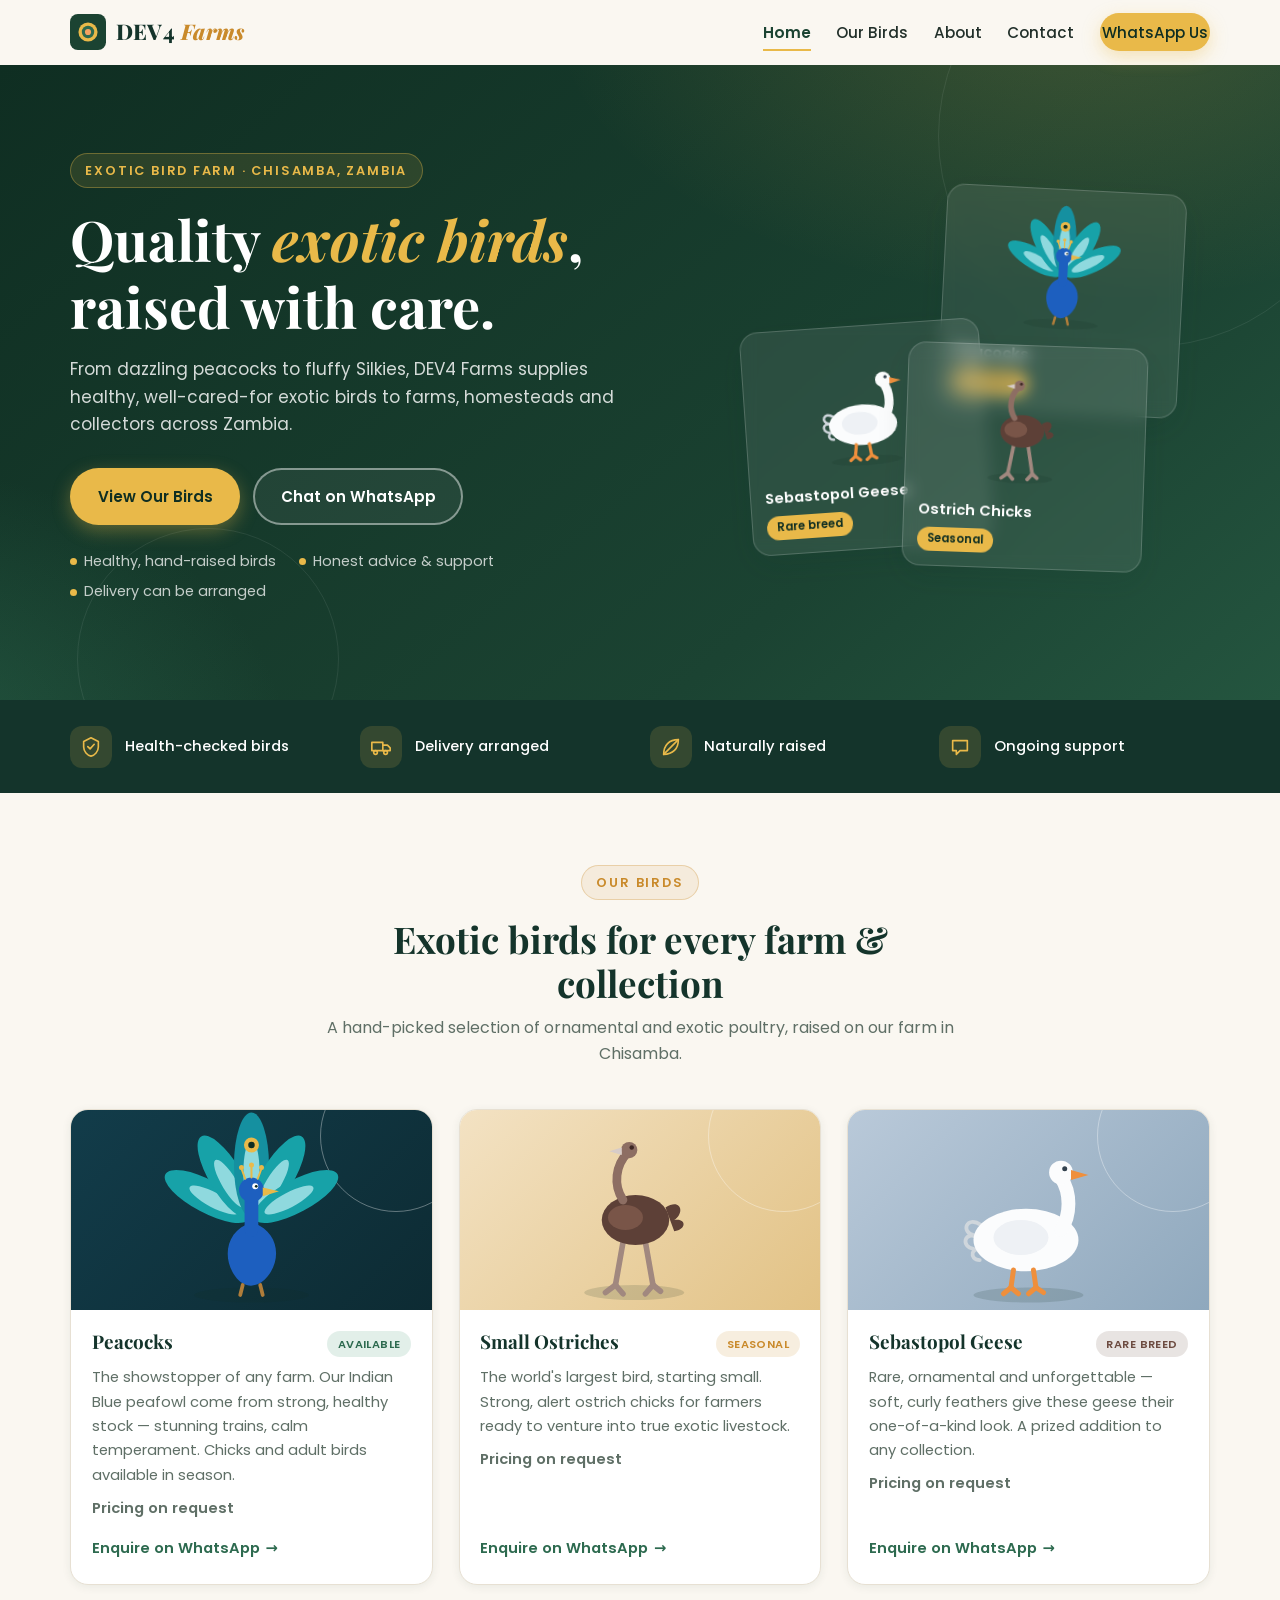
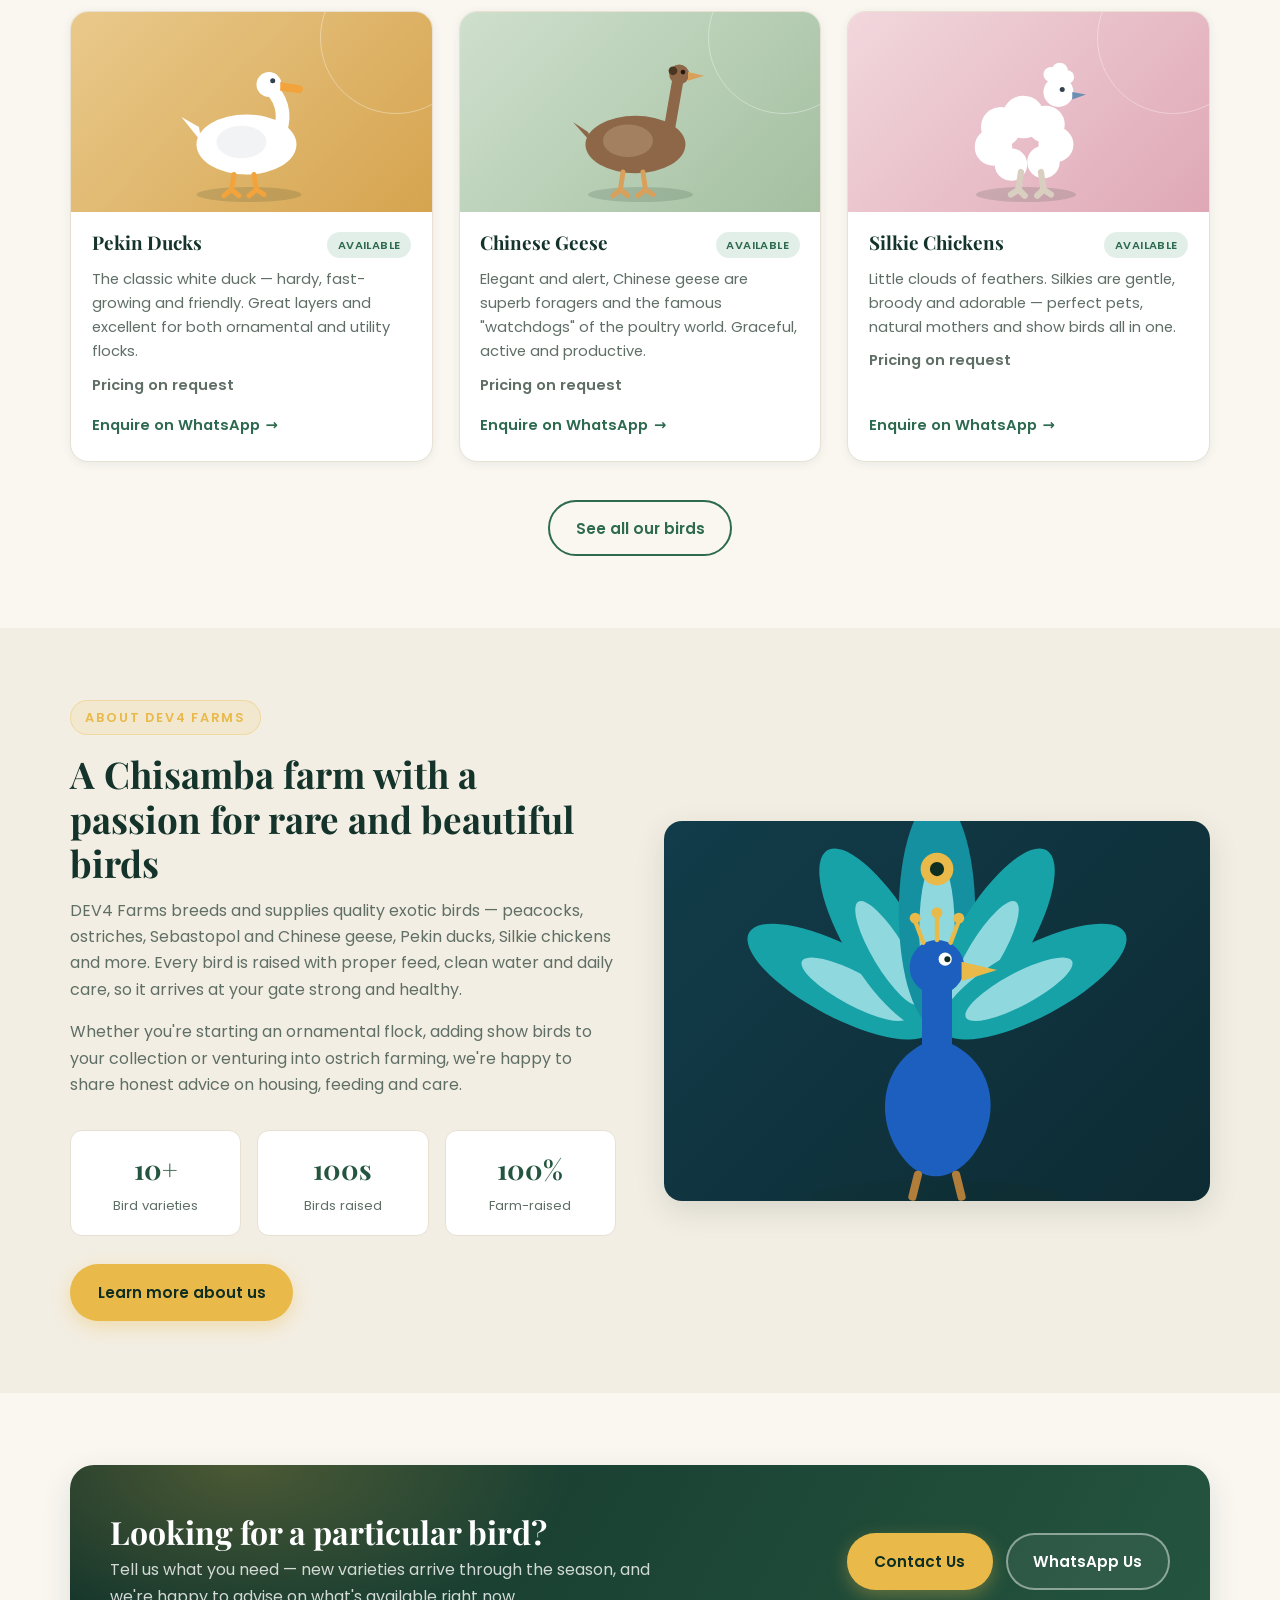
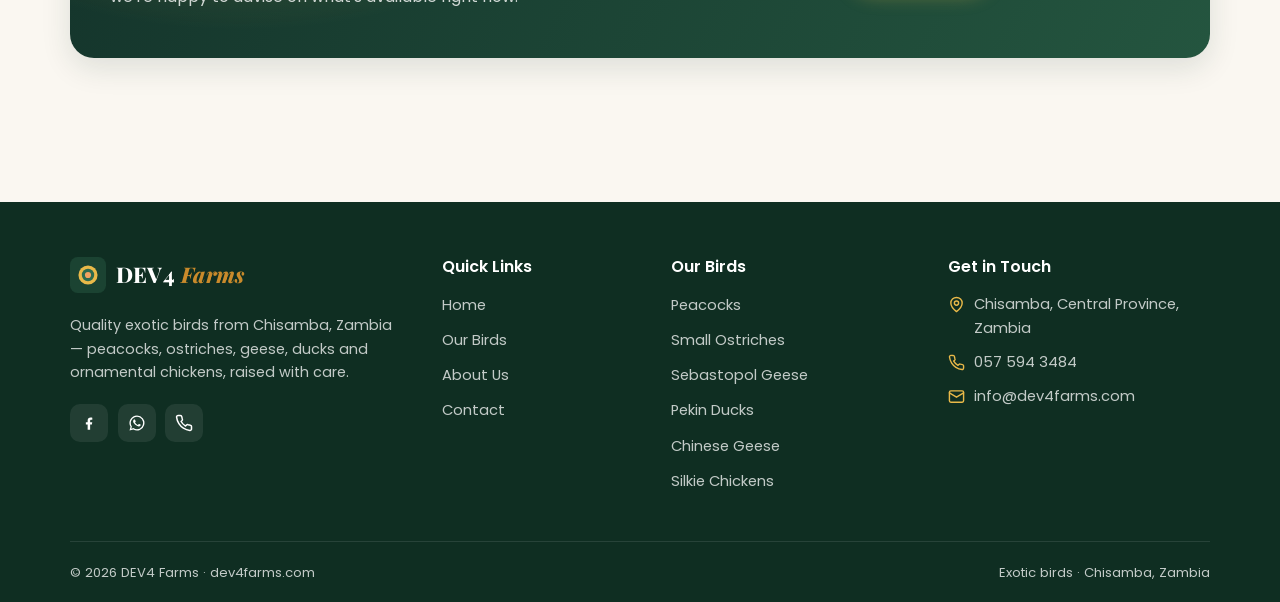
==== index.html @ 4afd800a "Initial commit: DEV4 Farms static site Generated with [Devin](https://devin.ai)  Co-Authored-By: Dev" ====
<!DOCTYPE html>
<html lang="en">
<head>
  <meta charset="UTF-8">
  <meta name="viewport" content="width=device-width, initial-scale=1.0">
  <title>DEV4 Farms | Quality Exotic Birds in Chisamba, Zambia</title>
  <meta name="description" content="DEV4 Farms supplies quality exotic birds — peacocks, ostrich chicks, Sebastopol geese, Pekin ducks, Chinese geese and Silkie chickens — from Chisamba, Zambia.">
  <meta name="theme-color" content="#1b4332">
  <link rel="icon" type="image/svg+xml" href="favicon.svg">
  <link rel="preconnect" href="https://fonts.googleapis.com">
  <link rel="preconnect" href="https://fonts.gstatic.com" crossorigin>
  <link href="https://fonts.googleapis.com/css2?family=Playfair+Display:wght@600;700;800&family=Poppins:wght@400;500;600;700&display=swap" rel="stylesheet">
  <link rel="stylesheet" href="css/style.css">
</head>
<body>
  <a class="skip-link" href="#main">Skip to content</a>

  <header class="site-header">
    <div class="container nav-wrap">
      <a href="index.html" class="brand">
        <img src="favicon.svg" alt="" class="brand-mark" width="36" height="36">
        <span class="brand-name">DEV4 <span>Farms</span></span>
      </a>
      <nav class="site-nav" id="siteNav" aria-label="Main navigation">
        <a href="index.html" class="active">Home</a>
        <a href="birds.html">Our Birds</a>
        <a href="about.html">About</a>
        <a href="contact.html">Contact</a>
        <a class="btn btn-primary btn-sm nav-cta" href="https://wa.me/260575943484" target="_blank" rel="noopener">WhatsApp Us</a>
      </nav>
      <button class="nav-toggle" id="navToggle" aria-expanded="false" aria-controls="siteNav" aria-label="Open menu">
        <span></span><span></span><span></span>
      </button>
    </div>
  </header>

  <main id="main">

    <!-- ============ HERO ============ -->
    <section class="hero">
      <div class="container hero-grid">
        <div class="hero-copy">
          <p class="eyebrow">Exotic Bird Farm &middot; Chisamba, Zambia</p>
          <h1>Quality <em>exotic birds</em>, raised with care.</h1>
          <p class="lead">From dazzling peacocks to fluffy Silkies, DEV4 Farms supplies healthy, well-cared-for exotic birds to farms, homesteads and collectors across Zambia.</p>
          <div class="hero-actions">
            <a class="btn btn-primary" href="birds.html">View Our Birds</a>
            <a class="btn btn-ghost" href="https://wa.me/260575943484?text=Hello%20DEV4%20Farms%2C%20I%27d%20like%20to%20ask%20about%20your%20birds." target="_blank" rel="noopener">Chat on WhatsApp</a>
          </div>
          <ul class="hero-points">
            <li>Healthy, hand-raised birds</li>
            <li>Honest advice & support</li>
            <li>Delivery can be arranged</li>
          </ul>
        </div>
        <div class="hero-visual" aria-hidden="true">
          <div class="float-card fc1">
            <div class="fc-art">
              <svg viewBox="0 0 200 160"><ellipse cx="100" cy="148" rx="46" ry="6" fill="rgba(15,46,34,.14)"/><g transform="rotate(-62 100 88)"><ellipse cx="100" cy="48" rx="13" ry="38" fill="#17a2a8"/><ellipse cx="100" cy="54" rx="6" ry="22" fill="#8fd9de"/></g><g transform="rotate(-31 100 88)"><ellipse cx="100" cy="48" rx="13" ry="38" fill="#17a2a8"/><ellipse cx="100" cy="54" rx="6" ry="22" fill="#8fd9de"/></g><g><ellipse cx="100" cy="44" rx="14" ry="42" fill="#1590a0"/><ellipse cx="100" cy="50" rx="6.5" ry="26" fill="#8fd9de"/><circle cx="100" cy="28" r="6" fill="#e9b949"/><circle cx="100" cy="28" r="2.6" fill="#0f2e22"/></g><g transform="rotate(31 100 88)"><ellipse cx="100" cy="48" rx="13" ry="38" fill="#17a2a8"/><ellipse cx="100" cy="54" rx="6" ry="22" fill="#8fd9de"/></g><g transform="rotate(62 100 88)"><ellipse cx="100" cy="48" rx="13" ry="38" fill="#17a2a8"/><ellipse cx="100" cy="54" rx="6" ry="22" fill="#8fd9de"/></g><path d="M100 90 C121 96 125 118 113 133 C105 143 94 143 87 133 C76 118 80 96 100 90 Z" fill="#1d5fbf"/><path d="M100 96 L100 70" stroke="#1d5fbf" stroke-width="11" stroke-linecap="round"/><circle cx="100" cy="64" r="10" fill="#1d5fbf"/><path d="M109 62 L122 65 L109 69 Z" fill="#e9b949"/><circle cx="103" cy="61" r="2.4" fill="#fff"/><circle cx="103.8" cy="61" r="1.1" fill="#0f2e22"/><g stroke="#e9b949" stroke-width="1.6" stroke-linecap="round"><path d="M95 55 L92 47"/><path d="M100 54 L100 45"/><path d="M105 55 L108 47"/></g><circle cx="92" cy="46" r="2" fill="#e9b949"/><circle cx="100" cy="44" r="2" fill="#e9b949"/><circle cx="108" cy="46" r="2" fill="#e9b949"/><g stroke="#b07d3a" stroke-width="3" stroke-linecap="round"><path d="M93 140 L91 148"/><path d="M107 140 L109 148"/></g></svg>
            </div>
            <p class="fc-name">Peacocks</p>
            <span class="fc-tag">Available</span>
          </div>
          <div class="float-card fc2">
            <div class="fc-art">
              <svg viewBox="0 0 200 160"><ellipse cx="100" cy="148" rx="44" ry="6" fill="rgba(15,46,34,.14)"/><g stroke="#cfd6dc" stroke-width="3" stroke-linecap="round" fill="none"><path d="M62 92 c-12 -8 -16 6 -6 8"/><path d="M60 102 c-12 -6 -14 8 -4 9"/><path d="M64 112 c-10 -4 -12 8 -3 8"/></g><ellipse cx="98" cy="104" rx="42" ry="25" fill="#fbfcfd"/><ellipse cx="94" cy="102" rx="22" ry="14" fill="#eef1f5"/><path d="M126 96 C134 84 134 66 126 54" stroke="#fbfcfd" stroke-width="11" stroke-linecap="round" fill="none"/><circle cx="126" cy="50" r="9.5" fill="#fbfcfd"/><path d="M134 48 L148 52 L134 56 Z" fill="#ef8f3c"/><circle cx="129" cy="47" r="2" fill="#33424e"/><g stroke="#ef8f3c" stroke-width="4" stroke-linecap="round"><path d="M88 128 L86 142"/><path d="M104 128 L106 142"/><path d="M86 142 L80 147"/><path d="M86 142 L92 147"/><path d="M106 142 L100 147"/><path d="M106 142 L112 146"/></g></svg>
            </div>
            <p class="fc-name">Sebastopol Geese</p>
            <span class="fc-tag">Rare breed</span>
          </div>
          <div class="float-card fc3">
            <div class="fc-art">
              <svg viewBox="0 0 200 160"><ellipse cx="95" cy="146" rx="40" ry="6" fill="rgba(15,46,34,.14)"/><g stroke="#a1887f" stroke-width="4.5" stroke-linecap="round"><path d="M86 106 L80 140"/><path d="M104 106 L110 140"/><path d="M80 140 L72 146"/><path d="M80 140 L86 147"/><path d="M110 140 L104 147"/><path d="M110 140 L116 145"/></g><ellipse cx="96" cy="88" rx="27" ry="20" fill="#5d4037"/><ellipse cx="88" cy="86" rx="14" ry="10" fill="#795548"/><path d="M120 78 C132 70 136 82 127 88 C136 86 138 95 127 97" fill="#5d4037"/><path d="M86 72 C78 60 80 44 90 34" stroke="#8d6e63" stroke-width="7" stroke-linecap="round" fill="none"/><circle cx="91" cy="32" r="6.5" fill="#8d6e63"/><path d="M85 30 L75 33 L85 36 Z" fill="#d7ccc8"/><circle cx="93" cy="30" r="1.8" fill="#3e2723"/></svg>
            </div>
            <p class="fc-name">Ostrich Chicks</p>
            <span class="fc-tag">Seasonal</span>
          </div>
        </div>
      </div>
    </section>

    <!-- ============ HIGHLIGHTS STRIP ============ -->
    <section class="strip">
      <div class="container strip-grid">
        <div class="strip-item">
          <span class="strip-icon"><svg viewBox="0 0 24 24" fill="none" stroke="currentColor" stroke-width="1.8" stroke-linecap="round" stroke-linejoin="round"><path d="M12 2 L20 6 V12 C20 17 16 21 12 22 C8 21 4 17 4 12 V6 Z"/><path d="M8.5 11.5 L11 14 L15.5 9"/></svg></span>
          Health-checked birds
        </div>
        <div class="strip-item">
          <span class="strip-icon"><svg viewBox="0 0 24 24" fill="none" stroke="currentColor" stroke-width="1.8" stroke-linecap="round" stroke-linejoin="round"><path d="M2 7 H14 V16 H2 Z"/><path d="M14 10 H19 L22 13 V16 H14"/><circle cx="6" cy="18" r="2"/><circle cx="17" cy="18" r="2"/></svg></span>
          Delivery arranged
        </div>
        <div class="strip-item">
          <span class="strip-icon"><svg viewBox="0 0 24 24" fill="none" stroke="currentColor" stroke-width="1.8" stroke-linecap="round" stroke-linejoin="round"><path d="M20 4 C10 4 4 10 4 20 C14 20 20 14 20 4 Z"/><path d="M4 20 C9 15 14 10 20 4"/></svg></span>
          Naturally raised
        </div>
        <div class="strip-item">
          <span class="strip-icon"><svg viewBox="0 0 24 24" fill="none" stroke="currentColor" stroke-width="1.8" stroke-linecap="round" stroke-linejoin="round"><path d="M4 5 H20 V16 H12 L8 20 V16 H4 Z"/></svg></span>
          Ongoing support
        </div>
      </div>
    </section>

    <!-- ============ FEATURED BIRDS ============ -->
    <section class="section" id="featured">
      <div class="container">
        <div class="section-head center reveal">
          <p class="eyebrow">Our Birds</p>
          <h2>Exotic birds for every farm & collection</h2>
          <p>A hand-picked selection of ornamental and exotic poultry, raised on our farm in Chisamba.</p>
        </div>

        <div class="grid-3">
          <article class="bird-card reveal">
            <div class="bird-art art-peacock" aria-hidden="true">
              <svg viewBox="0 0 200 160"><ellipse cx="100" cy="148" rx="46" ry="6" fill="rgba(15,46,34,.14)"/><g transform="rotate(-62 100 88)"><ellipse cx="100" cy="48" rx="13" ry="38" fill="#17a2a8"/><ellipse cx="100" cy="54" rx="6" ry="22" fill="#8fd9de"/></g><g transform="rotate(-31 100 88)"><ellipse cx="100" cy="48" rx="13" ry="38" fill="#17a2a8"/><ellipse cx="100" cy="54" rx="6" ry="22" fill="#8fd9de"/></g><g><ellipse cx="100" cy="44" rx="14" ry="42" fill="#1590a0"/><ellipse cx="100" cy="50" rx="6.5" ry="26" fill="#8fd9de"/><circle cx="100" cy="28" r="6" fill="#e9b949"/><circle cx="100" cy="28" r="2.6" fill="#0f2e22"/></g><g transform="rotate(31 100 88)"><ellipse cx="100" cy="48" rx="13" ry="38" fill="#17a2a8"/><ellipse cx="100" cy="54" rx="6" ry="22" fill="#8fd9de"/></g><g transform="rotate(62 100 88)"><ellipse cx="100" cy="48" rx="13" ry="38" fill="#17a2a8"/><ellipse cx="100" cy="54" rx="6" ry="22" fill="#8fd9de"/></g><path d="M100 90 C121 96 125 118 113 133 C105 143 94 143 87 133 C76 118 80 96 100 90 Z" fill="#1d5fbf"/><path d="M100 96 L100 70" stroke="#1d5fbf" stroke-width="11" stroke-linecap="round"/><circle cx="100" cy="64" r="10" fill="#1d5fbf"/><path d="M109 62 L122 65 L109 69 Z" fill="#e9b949"/><circle cx="103" cy="61" r="2.4" fill="#fff"/><circle cx="103.8" cy="61" r="1.1" fill="#0f2e22"/><g stroke="#e9b949" stroke-width="1.6" stroke-linecap="round"><path d="M95 55 L92 47"/><path d="M100 54 L100 45"/><path d="M105 55 L108 47"/></g><circle cx="92" cy="46" r="2" fill="#e9b949"/><circle cx="100" cy="44" r="2" fill="#e9b949"/><circle cx="108" cy="46" r="2" fill="#e9b949"/><g stroke="#b07d3a" stroke-width="3" stroke-linecap="round"><path d="M93 140 L91 148"/><path d="M107 140 L109 148"/></g></svg>
            </div>
            <div class="bird-body">
              <div class="bird-top">
                <h3>Peacocks</h3>
                <span class="bird-tag tag-available">Available</span>
              </div>
              <p>The showstopper of any farm. Our Indian Blue peafowl come from strong, healthy stock — stunning trains, calm temperament. Chicks and adult birds available in season.</p>
              <p class="price">Pricing on request</p>
              <div class="card-actions">
                <a class="link-arrow" href="https://wa.me/260575943484?text=Hello%20DEV4%20Farms%2C%20I%27m%20interested%20in%20your%20peacocks." target="_blank" rel="noopener">Enquire on WhatsApp</a>
              </div>
            </div>
          </article>

          <article class="bird-card reveal d1">
            <div class="bird-art art-ostrich" aria-hidden="true">
              <svg viewBox="0 0 200 160"><ellipse cx="95" cy="146" rx="40" ry="6" fill="rgba(15,46,34,.14)"/><g stroke="#a1887f" stroke-width="4.5" stroke-linecap="round"><path d="M86 106 L80 140"/><path d="M104 106 L110 140"/><path d="M80 140 L72 146"/><path d="M80 140 L86 147"/><path d="M110 140 L104 147"/><path d="M110 140 L116 145"/></g><ellipse cx="96" cy="88" rx="27" ry="20" fill="#5d4037"/><ellipse cx="88" cy="86" rx="14" ry="10" fill="#795548"/><path d="M120 78 C132 70 136 82 127 88 C136 86 138 95 127 97" fill="#5d4037"/><path d="M86 72 C78 60 80 44 90 34" stroke="#8d6e63" stroke-width="7" stroke-linecap="round" fill="none"/><circle cx="91" cy="32" r="6.5" fill="#8d6e63"/><path d="M85 30 L75 33 L85 36 Z" fill="#d7ccc8"/><circle cx="93" cy="30" r="1.8" fill="#3e2723"/></svg>
            </div>
            <div class="bird-body">
              <div class="bird-top">
                <h3>Small Ostriches</h3>
                <span class="bird-tag tag-seasonal">Seasonal</span>
              </div>
              <p>The world's largest bird, starting small. Strong, alert ostrich chicks for farmers ready to venture into true exotic livestock.</p>
              <p class="price">Pricing on request</p>
              <div class="card-actions">
                <a class="link-arrow" href="https://wa.me/260575943484?text=Hello%20DEV4%20Farms%2C%20I%27m%20interested%20in%20your%20ostrich%20chicks." target="_blank" rel="noopener">Enquire on WhatsApp</a>
              </div>
            </div>
          </article>

          <article class="bird-card reveal d2">
            <div class="bird-art art-sebastopol" aria-hidden="true">
              <svg viewBox="0 0 200 160"><ellipse cx="100" cy="148" rx="44" ry="6" fill="rgba(15,46,34,.14)"/><g stroke="#cfd6dc" stroke-width="3" stroke-linecap="round" fill="none"><path d="M62 92 c-12 -8 -16 6 -6 8"/><path d="M60 102 c-12 -6 -14 8 -4 9"/><path d="M64 112 c-10 -4 -12 8 -3 8"/></g><ellipse cx="98" cy="104" rx="42" ry="25" fill="#fbfcfd"/><ellipse cx="94" cy="102" rx="22" ry="14" fill="#eef1f5"/><path d="M126 96 C134 84 134 66 126 54" stroke="#fbfcfd" stroke-width="11" stroke-linecap="round" fill="none"/><circle cx="126" cy="50" r="9.5" fill="#fbfcfd"/><path d="M134 48 L148 52 L134 56 Z" fill="#ef8f3c"/><circle cx="129" cy="47" r="2" fill="#33424e"/><g stroke="#ef8f3c" stroke-width="4" stroke-linecap="round"><path d="M88 128 L86 142"/><path d="M104 128 L106 142"/><path d="M86 142 L80 147"/><path d="M86 142 L92 147"/><path d="M106 142 L100 147"/><path d="M106 142 L112 146"/></g></svg>
            </div>
            <div class="bird-body">
              <div class="bird-top">
                <h3>Sebastopol Geese</h3>
                <span class="bird-tag tag-rare">Rare breed</span>
              </div>
              <p>Rare, ornamental and unforgettable — soft, curly feathers give these geese their one-of-a-kind look. A prized addition to any collection.</p>
              <p class="price">Pricing on request</p>
              <div class="card-actions">
                <a class="link-arrow" href="https://wa.me/260575943484?text=Hello%20DEV4%20Farms%2C%20I%27m%20interested%20in%20your%20Sebastopol%20geese." target="_blank" rel="noopener">Enquire on WhatsApp</a>
              </div>
            </div>
          </article>

          <article class="bird-card reveal">
            <div class="bird-art art-pekin" aria-hidden="true">
              <svg viewBox="0 0 200 160"><ellipse cx="98" cy="146" rx="42" ry="6" fill="rgba(15,46,34,.14)"/><path d="M58 92 L44 84 L60 104 Z" fill="#ffffff"/><ellipse cx="96" cy="106" rx="40" ry="24" fill="#ffffff"/><ellipse cx="92" cy="104" rx="20" ry="13" fill="#f1f3f5"/><path d="M120 100 C128 88 126 72 116 62" stroke="#ffffff" stroke-width="11" stroke-linecap="round" fill="none"/><circle cx="114" cy="58" r="10" fill="#ffffff"/><path d="M123 56 L140 59 Q143 62 139 65 L123 63 Z" fill="#f2a33c"/><circle cx="117" cy="55" r="2" fill="#33424e"/><g stroke="#f2a33c" stroke-width="4" stroke-linecap="round"><path d="M86 130 L84 142"/><path d="M102 130 L104 142"/><path d="M84 142 L78 147"/><path d="M84 142 L90 147"/><path d="M104 142 L98 147"/><path d="M104 142 L110 146"/></g></svg>
            </div>
            <div class="bird-body">
              <div class="bird-top">
                <h3>Pekin Ducks</h3>
                <span class="bird-tag tag-available">Available</span>
              </div>
              <p>The classic white duck — hardy, fast-growing and friendly. Great layers and excellent for both ornamental and utility flocks.</p>
              <p class="price">Pricing on request</p>
              <div class="card-actions">
                <a class="link-arrow" href="https://wa.me/260575943484?text=Hello%20DEV4%20Farms%2C%20I%27m%20interested%20in%20your%20Pekin%20ducks." target="_blank" rel="noopener">Enquire on WhatsApp</a>
              </div>
            </div>
          </article>

          <article class="bird-card reveal d1">
            <div class="bird-art art-chinese" aria-hidden="true">
              <svg viewBox="0 0 200 160"><ellipse cx="100" cy="146" rx="42" ry="6" fill="rgba(15,46,34,.14)"/><path d="M58 96 L46 88 L62 106 Z" fill="#8d6748"/><ellipse cx="96" cy="106" rx="40" ry="23" fill="#8d6748"/><ellipse cx="90" cy="103" rx="20" ry="13" fill="#a3805f"/><path d="M122 100 L130 54" stroke="#8d6748" stroke-width="9" stroke-linecap="round"/><circle cx="131" cy="50" r="8" fill="#8d6748"/><circle cx="126" cy="47" r="3.5" fill="#4b3621"/><path d="M138 48 L151 51 L138 55 Z" fill="#d9a05b"/><circle cx="134" cy="48" r="1.9" fill="#241811"/><g stroke="#d9a05b" stroke-width="4" stroke-linecap="round"><path d="M86 128 L84 142"/><path d="M102 128 L104 142"/><path d="M84 142 L78 147"/><path d="M84 142 L90 147"/><path d="M104 142 L98 147"/><path d="M104 142 L110 146"/></g></svg>
            </div>
            <div class="bird-body">
              <div class="bird-top">
                <h3>Chinese Geese</h3>
                <span class="bird-tag tag-available">Available</span>
              </div>
              <p>Elegant and alert, Chinese geese are superb foragers and the famous "watchdogs" of the poultry world. Graceful, active and productive.</p>
              <p class="price">Pricing on request</p>
              <div class="card-actions">
                <a class="link-arrow" href="https://wa.me/260575943484?text=Hello%20DEV4%20Farms%2C%20I%27m%20interested%20in%20your%20Chinese%20geese." target="_blank" rel="noopener">Enquire on WhatsApp</a>
              </div>
            </div>
          </article>

          <article class="bird-card reveal d2">
            <div class="bird-art art-silkie" aria-hidden="true">
              <svg viewBox="0 0 200 160"><ellipse cx="98" cy="146" rx="40" ry="6" fill="rgba(15,46,34,.14)"/><g fill="#ffffff"><circle cx="72" cy="108" r="15"/><circle cx="78" cy="92" r="16"/><circle cx="96" cy="84" r="17"/><circle cx="114" cy="90" r="15"/><circle cx="122" cy="106" r="14"/><circle cx="112" cy="120" r="13"/><circle cx="86" cy="122" r="13"/><circle cx="124" cy="64" r="12"/><circle cx="118" cy="50" r="6"/><circle cx="125" cy="47" r="6.5"/><circle cx="131" cy="52" r="5.5"/></g><path d="M135 64 L146 66 L135 70 Z" fill="#6b8fb3"/><circle cx="127" cy="62" r="2" fill="#33424e"/><g stroke="#d9cfc0" stroke-width="5" stroke-linecap="round"><path d="M94 128 L92 142"/><path d="M110 128 L112 142"/><path d="M92 142 L86 146"/><path d="M92 142 L97 147"/><path d="M112 142 L107 147"/><path d="M112 142 L118 146"/></g></svg>
            </div>
            <div class="bird-body">
              <div class="bird-top">
                <h3>Silkie Chickens</h3>
                <span class="bird-tag tag-available">Available</span>
              </div>
              <p>Little clouds of feathers. Silkies are gentle, broody and adorable — perfect pets, natural mothers and show birds all in one.</p>
              <p class="price">Pricing on request</p>
              <div class="card-actions">
                <a class="link-arrow" href="https://wa.me/260575943484?text=Hello%20DEV4%20Farms%2C%20I%27m%20interested%20in%20your%20Silkie%20chickens." target="_blank" rel="noopener">Enquire on WhatsApp</a>
              </div>
            </div>
          </article>
        </div>

        <div class="section-head center reveal" style="margin-top: 2.4rem; margin-bottom: 0;">
          <a class="btn btn-outline" href="birds.html">See all our birds</a>
        </div>
      </div>
    </section>

    <!-- ============ ABOUT TEASER ============ -->
    <section class="section alt">
      <div class="container split">
        <div class="reveal">
          <p class="eyebrow">About DEV4 Farms</p>
          <h2 style="font-size: clamp(1.7rem, 3.4vw, 2.3rem); margin-bottom: 0.8rem;">A Chisamba farm with a passion for rare and beautiful birds</h2>
          <p class="muted" style="margin-bottom: 1rem;">DEV4 Farms breeds and supplies quality exotic birds — peacocks, ostriches, Sebastopol and Chinese geese, Pekin ducks, Silkie chickens and more. Every bird is raised with proper feed, clean water and daily care, so it arrives at your gate strong and healthy.</p>
          <p class="muted" style="margin-bottom: 1.6rem;">Whether you're starting an ornamental flock, adding show birds to your collection or venturing into ostrich farming, we're happy to share honest advice on housing, feeding and care.</p>
          <div class="stats">
            <div class="stat"><b>10+</b><span>Bird varieties</span></div>
            <div class="stat"><b>100s</b><span>Birds raised</span></div>
            <div class="stat"><b>100%</b><span>Farm-raised</span></div>
          </div>
          <div style="margin-top: 1.8rem;">
            <a class="btn btn-primary" href="about.html">Learn more about us</a>
          </div>
        </div>
        <div class="reveal d1">
          <div class="art-panel">
            <div class="art-peacock">
              <svg viewBox="0 0 200 160" preserveAspectRatio="xMidYMid slice"><ellipse cx="100" cy="148" rx="46" ry="6" fill="rgba(15,46,34,.14)"/><g transform="rotate(-62 100 88)"><ellipse cx="100" cy="48" rx="13" ry="38" fill="#17a2a8"/><ellipse cx="100" cy="54" rx="6" ry="22" fill="#8fd9de"/></g><g transform="rotate(-31 100 88)"><ellipse cx="100" cy="48" rx="13" ry="38" fill="#17a2a8"/><ellipse cx="100" cy="54" rx="6" ry="22" fill="#8fd9de"/></g><g><ellipse cx="100" cy="44" rx="14" ry="42" fill="#1590a0"/><ellipse cx="100" cy="50" rx="6.5" ry="26" fill="#8fd9de"/><circle cx="100" cy="28" r="6" fill="#e9b949"/><circle cx="100" cy="28" r="2.6" fill="#0f2e22"/></g><g transform="rotate(31 100 88)"><ellipse cx="100" cy="48" rx="13" ry="38" fill="#17a2a8"/><ellipse cx="100" cy="54" rx="6" ry="22" fill="#8fd9de"/></g><g transform="rotate(62 100 88)"><ellipse cx="100" cy="48" rx="13" ry="38" fill="#17a2a8"/><ellipse cx="100" cy="54" rx="6" ry="22" fill="#8fd9de"/></g><path d="M100 90 C121 96 125 118 113 133 C105 143 94 143 87 133 C76 118 80 96 100 90 Z" fill="#1d5fbf"/><path d="M100 96 L100 70" stroke="#1d5fbf" stroke-width="11" stroke-linecap="round"/><circle cx="100" cy="64" r="10" fill="#1d5fbf"/><path d="M109 62 L122 65 L109 69 Z" fill="#e9b949"/><circle cx="103" cy="61" r="2.4" fill="#fff"/><circle cx="103.8" cy="61" r="1.1" fill="#0f2e22"/><g stroke="#e9b949" stroke-width="1.6" stroke-linecap="round"><path d="M95 55 L92 47"/><path d="M100 54 L100 45"/><path d="M105 55 L108 47"/></g><circle cx="92" cy="46" r="2" fill="#e9b949"/><circle cx="100" cy="44" r="2" fill="#e9b949"/><circle cx="108" cy="46" r="2" fill="#e9b949"/><g stroke="#b07d3a" stroke-width="3" stroke-linecap="round"><path d="M93 140 L91 148"/><path d="M107 140 L109 148"/></g></svg>
            </div>
          </div>
        </div>
      </div>
    </section>

    <!-- ============ CTA ============ -->
    <section class="section">
      <div class="container">
        <div class="cta-banner reveal">
          <div>
            <h2>Looking for a particular bird?</h2>
            <p>Tell us what you need — new varieties arrive through the season, and we're happy to advise on what's available right now.</p>
          </div>
          <div class="cta-actions">
            <a class="btn btn-primary" href="contact.html">Contact Us</a>
            <a class="btn btn-ghost" href="https://wa.me/260575943484?text=Hello%20DEV4%20Farms%2C%20I%27m%20looking%20for%20a%20particular%20bird." target="_blank" rel="noopener">WhatsApp Us</a>
          </div>
        </div>
      </div>
    </section>

  </main>

  <footer class="site-footer">
    <div class="container footer-grid">
      <div class="footer-brand">
        <a href="index.html" class="brand">
          <img src="favicon.svg" alt="" class="brand-mark" width="36" height="36">
          <span class="brand-name">DEV4 <span>Farms</span></span>
        </a>
        <p>Quality exotic birds from Chisamba, Zambia — peacocks, ostriches, geese, ducks and ornamental chickens, raised with care.</p>
        <div class="socials">
          <a href="#" aria-label="Facebook" title="Add our Facebook page link"><svg viewBox="0 0 24 24" fill="currentColor"><path d="M13.5 21v-7h2.4l.4-3h-2.8V9.1c0-.9.3-1.5 1.6-1.5h1.3V4.9c-.3 0-1.2-.1-2.3-.1-2.3 0-3.9 1.4-3.9 4v2.2H7.8v3h2.4v7h3.3z"/></svg></a>
          <a href="https://wa.me/260575943484" target="_blank" rel="noopener" aria-label="WhatsApp"><svg viewBox="0 0 24 24" fill="currentColor"><path d="M12 2a10 10 0 0 0-8.6 15.1L2 22l5-1.3A10 10 0 1 0 12 2zm0 18.2c-1.5 0-3-.4-4.3-1.2l-.3-.2-3 .8.8-2.9-.2-.3A8.2 8.2 0 1 1 12 20.2zm4.6-6.1c-.3-.1-1.5-.7-1.7-.8-.2-.1-.4-.1-.6.1-.2.3-.7.8-.8 1-.1.2-.3.2-.5.1a6.7 6.7 0 0 1-3.4-3c-.3-.4 0-.5.2-.8l.4-.5c.1-.2.1-.4 0-.5l-.8-1.9c-.2-.5-.4-.4-.6-.4h-.5c-.2 0-.5.1-.7.3-.9.9-1.1 2.2-.2 3.9a11 11 0 0 0 4.4 4.2c1.7.8 2.4.9 3.2.7.5-.1 1.5-.6 1.7-1.2.2-.6.2-1.1.1-1.2 0-.1-.2-.2-.4-.3z"/></svg></a>
          <a href="tel:0575943484" aria-label="Call us"><svg viewBox="0 0 24 24" fill="none" stroke="currentColor" stroke-width="2" stroke-linecap="round" stroke-linejoin="round"><path d="M22 16.9v3a2 2 0 0 1-2.2 2 19.8 19.8 0 0 1-8.6-3.1 19.5 19.5 0 0 1-6-6A19.8 19.8 0 0 1 2.1 4.2 2 2 0 0 1 4.1 2h3a2 2 0 0 1 2 1.7c.1 1 .4 2 .7 2.9a2 2 0 0 1-.4 2.1L8.1 10a16 16 0 0 0 6 6l1.3-1.3a2 2 0 0 1 2.1-.4c.9.3 1.9.6 2.9.7a2 2 0 0 1 1.7 2z"/></svg></a>
        </div>
      </div>
      <div class="footer-col">
        <h4>Quick Links</h4>
        <ul class="footer-links">
          <li><a href="index.html">Home</a></li>
          <li><a href="birds.html">Our Birds</a></li>
          <li><a href="about.html">About Us</a></li>
          <li><a href="contact.html">Contact</a></li>
        </ul>
      </div>
      <div class="footer-col">
        <h4>Our Birds</h4>
        <ul class="footer-links">
          <li><a href="birds.html">Peacocks</a></li>
          <li><a href="birds.html">Small Ostriches</a></li>
          <li><a href="birds.html">Sebastopol Geese</a></li>
          <li><a href="birds.html">Pekin Ducks</a></li>
          <li><a href="birds.html">Chinese Geese</a></li>
          <li><a href="birds.html">Silkie Chickens</a></li>
        </ul>
      </div>
      <div class="footer-col">
        <h4>Get in Touch</h4>
        <ul class="footer-contact">
          <li><svg viewBox="0 0 24 24" fill="none" stroke="currentColor" stroke-width="2" stroke-linecap="round" stroke-linejoin="round"><path d="M20 10c0 6-8 12-8 12S4 16 4 10a8 8 0 0 1 16 0z"/><circle cx="12" cy="10" r="3"/></svg><span>Chisamba, Central Province, Zambia</span></li>
          <li><svg viewBox="0 0 24 24" fill="none" stroke="currentColor" stroke-width="2" stroke-linecap="round" stroke-linejoin="round"><path d="M22 16.9v3a2 2 0 0 1-2.2 2 19.8 19.8 0 0 1-8.6-3.1 19.5 19.5 0 0 1-6-6A19.8 19.8 0 0 1 2.1 4.2 2 2 0 0 1 4.1 2h3a2 2 0 0 1 2 1.7c.1 1 .4 2 .7 2.9a2 2 0 0 1-.4 2.1L8.1 10a16 16 0 0 0 6 6l1.3-1.3a2 2 0 0 1 2.1-.4c.9.3 1.9.6 2.9.7a2 2 0 0 1 1.7 2z"/></svg><a href="tel:0575943484">057 594 3484</a></li>
          <li><svg viewBox="0 0 24 24" fill="none" stroke="currentColor" stroke-width="2" stroke-linecap="round" stroke-linejoin="round"><rect x="2" y="4" width="20" height="16" rx="2"/><path d="m22 7-10 6L2 7"/></svg><a href="mailto:info@dev4farms.com">info@dev4farms.com</a></li>
        </ul>
      </div>
    </div>
    <div class="container footer-bottom">
      <span>&copy; <span id="year">2026</span> DEV4 Farms &middot; dev4farms.com</span>
      <span>Exotic birds &middot; Chisamba, Zambia</span>
    </div>
  </footer>

  <script src="js/main.js"></script>
</body>
</html>
---- css/style.css ----
/* ============================================================
   DEV4 Farms — dev4farms.com
   Static site stylesheet
   ============================================================ */

:root {
  --green-950: #0f2e22;
  --green-900: #14342b;
  --green-800: #1b4332;
  --green-700: #24553f;
  --green-600: #2d6a4f;
  --green-500: #40916c;
  --gold: #e9b949;
  --gold-soft: #f4d35e;
  --gold-deep: #c98a2b;
  --cream: #faf7f1;
  --card: #ffffff;
  --ink: #22302a;
  --muted: #5f6f66;
  --line: #e7e0d3;
  --shadow-sm: 0 2px 10px rgba(20, 52, 43, 0.07);
  --shadow-md: 0 10px 30px rgba(20, 52, 43, 0.12);
  --radius: 18px;
  --radius-sm: 12px;
  --font-head: "Playfair Display", Georgia, "Times New Roman", serif;
  --font-body: "Poppins", "Segoe UI", system-ui, -apple-system, sans-serif;
}

* { margin: 0; padding: 0; box-sizing: border-box; }

html { scroll-behavior: smooth; }

body {
  font-family: var(--font-body);
  background: var(--cream);
  color: var(--ink);
  line-height: 1.65;
  font-size: 16px;
  -webkit-font-smoothing: antialiased;
}

img, svg { display: block; max-width: 100%; }

a { color: var(--green-600); text-decoration: none; }
a:hover { color: var(--green-800); }

h1, h2, h3, h4 {
  font-family: var(--font-head);
  color: var(--green-900);
  line-height: 1.2;
  font-weight: 700;
}

.container {
  width: min(1140px, 92%);
  margin-inline: auto;
}

.section { padding: 72px 0; }
.section.alt { background: #f3eee3; }

.muted { color: var(--muted); }
.text-gold { color: var(--gold); }

.skip-link {
  position: absolute;
  left: -999px;
  top: 0;
  background: var(--green-800);
  color: #fff;
  padding: 0.6rem 1rem;
  z-index: 200;
  border-radius: 0 0 8px 0;
}
.skip-link:focus { left: 0; }

/* ---------- Buttons ---------- */
.btn {
  display: inline-flex;
  align-items: center;
  justify-content: center;
  gap: 0.5rem;
  padding: 0.85rem 1.6rem;
  border-radius: 999px;
  font-weight: 600;
  font-size: 0.95rem;
  border: 2px solid transparent;
  cursor: pointer;
  transition: transform 0.15s ease, box-shadow 0.15s ease, background 0.15s ease, color 0.15s ease;
}
.btn:hover { transform: translateY(-2px); }

.btn-primary {
  background: var(--gold);
  color: var(--green-950);
  box-shadow: 0 6px 18px rgba(233, 185, 73, 0.35);
}
.btn-primary:hover { background: var(--gold-soft); color: var(--green-950); }

.btn-outline {
  border-color: var(--green-600);
  color: var(--green-600);
  background: transparent;
}
.btn-outline:hover { background: var(--green-600); color: #fff; }

.btn-ghost {
  border-color: rgba(255, 255, 255, 0.45);
  color: #fff;
  background: rgba(255, 255, 255, 0.06);
}
.btn-ghost:hover { background: rgba(255, 255, 255, 0.16); color: #fff; }

.btn-sm { padding: 0.55rem 1.1rem; font-size: 0.85rem; }
.btn-block { width: 100%; }

.link-arrow {
  font-weight: 600;
  font-size: 0.92rem;
  display: inline-flex;
  align-items: center;
  gap: 0.35rem;
}
.link-arrow::after { content: "\2192"; transition: transform 0.15s ease; }
.link-arrow:hover::after { transform: translateX(4px); }

/* ---------- Header ---------- */
.site-header {
  position: sticky;
  top: 0;
  z-index: 100;
  background: rgba(250, 247, 241, 0.92);
  backdrop-filter: blur(10px);
  border-bottom: 1px solid transparent;
  transition: box-shadow 0.2s ease, border-color 0.2s ease;
}
.site-header.scrolled {
  border-bottom-color: var(--line);
  box-shadow: var(--shadow-sm);
}

.nav-wrap {
  display: flex;
  align-items: center;
  justify-content: space-between;
  gap: 1rem;
  padding: 0.8rem 0;
}

.brand {
  display: inline-flex;
  align-items: center;
  gap: 0.6rem;
}
.brand-mark { width: 36px; height: 36px; }
.brand-name {
  font-family: var(--font-head);
  font-weight: 800;
  font-size: 1.35rem;
  color: var(--green-900);
  letter-spacing: 0.02em;
}
.brand-name span { color: var(--gold-deep); font-style: italic; }

.site-nav {
  display: flex;
  align-items: center;
  gap: 1.6rem;
}
.site-nav > a {
  font-weight: 500;
  font-size: 0.95rem;
  color: var(--ink);
  position: relative;
  padding: 0.3rem 0;
}
.site-nav > a::after {
  content: "";
  position: absolute;
  left: 0;
  bottom: -2px;
  height: 2px;
  width: 0;
  background: var(--gold);
  transition: width 0.2s ease;
}
.site-nav > a:hover::after,
.site-nav > a.active::after { width: 100%; }
.site-nav > a.active { color: var(--green-800); font-weight: 600; }
.site-nav .nav-cta { color: var(--green-950); }
.site-nav .nav-cta::after { display: none; }

.nav-toggle {
  display: none;
  flex-direction: column;
  gap: 5px;
  background: none;
  border: 0;
  padding: 8px;
  cursor: pointer;
}
.nav-toggle span {
  width: 24px;
  height: 2.5px;
  border-radius: 2px;
  background: var(--green-900);
  transition: transform 0.2s ease, opacity 0.2s ease;
}
.nav-toggle.active span:nth-child(1) { transform: translateY(7.5px) rotate(45deg); }
.nav-toggle.active span:nth-child(2) { opacity: 0; }
.nav-toggle.active span:nth-child(3) { transform: translateY(-7.5px) rotate(-45deg); }

/* ---------- Hero (home) ---------- */
.hero {
  position: relative;
  overflow: hidden;
  background:
    radial-gradient(900px 500px at 85% -10%, rgba(233, 185, 73, 0.18), transparent 60%),
    radial-gradient(700px 500px at -10% 110%, rgba(64, 145, 108, 0.35), transparent 60%),
    linear-gradient(140deg, var(--green-950), var(--green-800) 70%, var(--green-700));
  color: #fff;
  padding: 88px 0 96px;
}

.hero::before,
.hero::after {
  content: "";
  position: absolute;
  border-radius: 50%;
  border: 1.5px solid rgba(255, 255, 255, 0.08);
}
.hero::before { width: 420px; height: 420px; top: -140px; right: -80px; }
.hero::after { width: 260px; height: 260px; bottom: -90px; left: 6%; }

.hero-grid {
  display: grid;
  grid-template-columns: 1.15fr 0.85fr;
  gap: 48px;
  align-items: center;
  position: relative;
  z-index: 1;
}

.eyebrow {
  display: inline-block;
  font-size: 0.8rem;
  font-weight: 600;
  letter-spacing: 0.14em;
  text-transform: uppercase;
  color: var(--gold);
  background: rgba(233, 185, 73, 0.12);
  border: 1px solid rgba(233, 185, 73, 0.35);
  padding: 0.35rem 0.9rem;
  border-radius: 999px;
  margin-bottom: 1.1rem;
}

.hero h1 {
  color: #fff;
  font-size: clamp(2.3rem, 5vw, 3.5rem);
  margin-bottom: 1rem;
}
.hero h1 em {
  color: var(--gold);
  font-style: italic;
}

.lead {
  font-size: 1.06rem;
  color: rgba(255, 255, 255, 0.82);
  max-width: 34em;
}

.hero-actions {
  display: flex;
  flex-wrap: wrap;
  gap: 0.8rem;
  margin: 1.8rem 0 1.6rem;
}

.hero-points {
  list-style: none;
  display: flex;
  flex-wrap: wrap;
  gap: 0.4rem 1.4rem;
  font-size: 0.9rem;
  color: rgba(255, 255, 255, 0.75);
}
.hero-points li { display: flex; align-items: center; gap: 0.45rem; }
.hero-points li::before {
  content: "";
  width: 7px;
  height: 7px;
  border-radius: 50%;
  background: var(--gold);
  flex-shrink: 0;
}

/* Floating bird cards in hero */
.hero-visual {
  position: relative;
  min-height: 380px;
}
.float-card {
  position: absolute;
  width: min(240px, 70%);
  background: rgba(255, 255, 255, 0.08);
  border: 1px solid rgba(255, 255, 255, 0.18);
  backdrop-filter: blur(8px);
  border-radius: var(--radius);
  padding: 0.9rem;
  box-shadow: var(--shadow-md);
  animation: floaty 6s ease-in-out infinite;
}
.float-card .fc-art {
  border-radius: var(--radius-sm);
  overflow: hidden;
  height: 130px;
}
.float-card .fc-art svg { width: 100%; height: 100%; }
.fc-name {
  font-weight: 600;
  font-size: 0.92rem;
  color: #fff;
  margin-top: 0.6rem;
}
.fc-tag {
  display: inline-block;
  font-size: 0.72rem;
  font-weight: 600;
  color: var(--green-950);
  background: var(--gold);
  border-radius: 999px;
  padding: 0.15rem 0.6rem;
  margin-top: 0.35rem;
}
.float-card.fc1 { top: 0; right: 6%; transform: rotate(3deg); }
.float-card.fc2 { top: 36%; left: 0; transform: rotate(-4deg); animation-delay: 1.2s; }
.float-card.fc3 { bottom: 0; right: 14%; transform: rotate(2deg); animation-delay: 2.4s; }

@keyframes floaty {
  0%, 100% { translate: 0 0; }
  50% { translate: 0 -12px; }
}

/* ---------- Highlights strip ---------- */
.strip { background: var(--green-900); color: #fff; padding: 1.6rem 0; }
.strip-grid {
  display: grid;
  grid-template-columns: repeat(4, 1fr);
  gap: 1.2rem;
}
.strip-item {
  display: flex;
  align-items: center;
  gap: 0.8rem;
  font-size: 0.92rem;
  font-weight: 500;
}
.strip-icon {
  width: 42px;
  height: 42px;
  flex-shrink: 0;
  display: grid;
  place-items: center;
  border-radius: 12px;
  background: rgba(233, 185, 73, 0.15);
  color: var(--gold);
}
.strip-icon svg { width: 22px; height: 22px; }

/* ---------- Section headers ---------- */
.section-head { max-width: 640px; margin-bottom: 2.6rem; }
.section-head.center { margin-inline: auto; text-align: center; }
.section-head .eyebrow {
  color: var(--gold-deep);
  background: rgba(201, 138, 43, 0.1);
  border-color: rgba(201, 138, 43, 0.3);
}
.section-head h2 { font-size: clamp(1.7rem, 3.4vw, 2.3rem); margin-bottom: 0.6rem; }
.section-head p { color: var(--muted); }

/* ---------- Bird cards ---------- */
.grid-3 {
  display: grid;
  grid-template-columns: repeat(3, 1fr);
  gap: 1.6rem;
}

.bird-card {
  background: var(--card);
  border: 1px solid var(--line);
  border-radius: var(--radius);
  overflow: hidden;
  box-shadow: var(--shadow-sm);
  transition: transform 0.2s ease, box-shadow 0.2s ease;
  display: flex;
  flex-direction: column;
}
.bird-card:hover {
  transform: translateY(-6px);
  box-shadow: var(--shadow-md);
}

.bird-art {
  position: relative;
  height: 200px;
  overflow: hidden;
}
.bird-art::before {
  content: "";
  position: absolute;
  width: 150px;
  height: 150px;
  border-radius: 50%;
  border: 1.5px solid rgba(255, 255, 255, 0.35);
  top: -50px;
  right: -40px;
}
.bird-art svg {
  position: relative;
  width: 100%;
  height: 100%;
}

.art-peacock    { background: linear-gradient(135deg, #123c4a, #0d2b33); }
.art-ostrich    { background: linear-gradient(135deg, #f3e2c3, #e2c285); }
.art-sebastopol { background: linear-gradient(135deg, #b9c9d9, #8fa8bd); }
.art-pekin      { background: linear-gradient(135deg, #e9c98b, #d6a44f); }
.art-chinese    { background: linear-gradient(135deg, #cfe0cd, #a3bfa0); }
.art-silkie     { background: linear-gradient(135deg, #f2d7dd, #dfa8b6); }
.art-more       { background: linear-gradient(135deg, #2d6a4f, #14342b); }

.bird-body {
  padding: 1.3rem 1.3rem 1.4rem;
  display: flex;
  flex-direction: column;
  gap: 0.55rem;
  flex: 1;
}
.bird-top {
  display: flex;
  align-items: flex-start;
  justify-content: space-between;
  gap: 0.6rem;
}
.bird-top h3 { font-size: 1.18rem; }
.bird-body > p { font-size: 0.92rem; color: var(--muted); flex: 1; }

.bird-tag {
  font-size: 0.7rem;
  font-weight: 600;
  letter-spacing: 0.04em;
  text-transform: uppercase;
  border-radius: 999px;
  padding: 0.22rem 0.65rem;
  white-space: nowrap;
  flex-shrink: 0;
}
.tag-available { background: rgba(64, 145, 108, 0.15); color: var(--green-600); }
.tag-seasonal  { background: rgba(201, 138, 43, 0.15); color: var(--gold-deep); }
.tag-rare      { background: rgba(93, 64, 55, 0.14); color: #6d4c41; }

.price {
  font-size: 0.85rem;
  font-weight: 600;
  color: var(--green-700);
}
.card-actions { margin-top: 0.4rem; }

/* ---------- About teaser / about page ---------- */
.split {
  display: grid;
  grid-template-columns: 1fr 1fr;
  gap: 3rem;
  align-items: center;
}

.art-panel {
  border-radius: var(--radius);
  overflow: hidden;
  box-shadow: var(--shadow-md);
  height: 380px;
  position: relative;
}
.art-panel svg { width: 100%; height: 100%; }
.art-panel .art-peacock, .art-panel .art-ostrich { height: 100%; }

.stats {
  display: grid;
  grid-template-columns: repeat(3, 1fr);
  gap: 1rem;
  margin-top: 2rem;
}
.stat {
  background: var(--card);
  border: 1px solid var(--line);
  border-radius: var(--radius-sm);
  padding: 1rem 1.1rem;
  text-align: center;
}
.stat b {
  display: block;
  font-family: var(--font-head);
  font-size: 1.7rem;
  color: var(--green-700);
}
.stat span { font-size: 0.82rem; color: var(--muted); }

.values-grid {
  display: grid;
  grid-template-columns: repeat(4, 1fr);
  gap: 1.4rem;
}
.value-card {
  background: var(--card);
  border: 1px solid var(--line);
  border-radius: var(--radius);
  padding: 1.6rem 1.4rem;
  box-shadow: var(--shadow-sm);
}
.value-icon {
  width: 46px;
  height: 46px;
  display: grid;
  place-items: center;
  border-radius: 12px;
  background: rgba(45, 106, 79, 0.1);
  color: var(--green-600);
  margin-bottom: 0.9rem;
}
.value-icon svg { width: 24px; height: 24px; }
.value-card h3 { font-size: 1.08rem; margin-bottom: 0.4rem; }
.value-card p { font-size: 0.9rem; color: var(--muted); }

/* ---------- Steps (how to order) ---------- */
.steps {
  display: grid;
  grid-template-columns: repeat(3, 1fr);
  gap: 1.6rem;
  counter-reset: step;
}
.step {
  background: var(--card);
  border: 1px solid var(--line);
  border-radius: var(--radius);
  padding: 1.8rem 1.5rem;
  position: relative;
  box-shadow: var(--shadow-sm);
}
.step-num {
  counter-increment: step;
  width: 44px;
  height: 44px;
  display: grid;
  place-items: center;
  border-radius: 50%;
  background: var(--green-800);
  color: var(--gold);
  font-family: var(--font-head);
  font-weight: 700;
  font-size: 1.2rem;
  margin-bottom: 1rem;
}
.step-num::before { content: counter(step); }
.step h3 { font-size: 1.1rem; margin-bottom: 0.4rem; }
.step p { font-size: 0.92rem; color: var(--muted); }

/* ---------- Page hero (sub-pages) ---------- */
.page-hero {
  background:
    radial-gradient(700px 320px at 90% -20%, rgba(233, 185, 73, 0.2), transparent 60%),
    linear-gradient(140deg, var(--green-950), var(--green-800));
  color: #fff;
  padding: 64px 0 56px;
  position: relative;
  overflow: hidden;
}
.page-hero::after {
  content: "";
  position: absolute;
  width: 300px;
  height: 300px;
  border-radius: 50%;
  border: 1.5px solid rgba(255, 255, 255, 0.08);
  right: -60px;
  bottom: -140px;
}
.page-hero h1 { color: #fff; font-size: clamp(2rem, 4.5vw, 2.9rem); margin-bottom: 0.5rem; }
.page-hero p { color: rgba(255, 255, 255, 0.8); max-width: 40em; }

/* ---------- Contact ---------- */
.contact-grid {
  display: grid;
  grid-template-columns: 0.9fr 1.1fr;
  gap: 2.4rem;
  align-items: start;
}

.info-card {
  display: flex;
  gap: 1rem;
  align-items: flex-start;
  background: var(--card);
  border: 1px solid var(--line);
  border-radius: var(--radius);
  padding: 1.2rem 1.3rem;
  box-shadow: var(--shadow-sm);
}
.info-card + .info-card { margin-top: 0.9rem; }
.info-icon {
  width: 44px;
  height: 44px;
  flex-shrink: 0;
  display: grid;
  place-items: center;
  border-radius: 12px;
  background: rgba(45, 106, 79, 0.1);
  color: var(--green-600);
}
.info-icon svg { width: 22px; height: 22px; }
.info-card h3 { font-size: 1rem; margin-bottom: 0.15rem; }
.info-card p, .info-card a { font-size: 0.92rem; color: var(--muted); word-break: break-word; }
.info-card a { font-weight: 600; color: var(--green-600); }
.info-card .note { font-size: 0.8rem; color: #9aa5a0; }

.contact-form-card {
  background: var(--card);
  border: 1px solid var(--line);
  border-radius: var(--radius);
  padding: 2rem;
  box-shadow: var(--shadow-md);
}
.contact-form-card h2 { font-size: 1.5rem; margin-bottom: 0.4rem; }
.contact-form-card > p { font-size: 0.92rem; color: var(--muted); margin-bottom: 1.4rem; }

.form-row {
  display: grid;
  grid-template-columns: 1fr 1fr;
  gap: 1rem;
}
.field { margin-bottom: 1rem; }
.field label {
  display: block;
  font-size: 0.85rem;
  font-weight: 600;
  margin-bottom: 0.35rem;
  color: var(--green-900);
}
.field input,
.field select,
.field textarea {
  width: 100%;
  font-family: var(--font-body);
  font-size: 0.95rem;
  color: var(--ink);
  background: var(--cream);
  border: 1.5px solid var(--line);
  border-radius: var(--radius-sm);
  padding: 0.75rem 0.9rem;
  transition: border-color 0.15s ease, box-shadow 0.15s ease;
}
.field textarea { resize: vertical; min-height: 110px; }
.field input:focus,
.field select:focus,
.field textarea:focus {
  outline: none;
  border-color: var(--green-500);
  box-shadow: 0 0 0 3px rgba(64, 145, 108, 0.15);
}

.form-note { font-size: 0.82rem; color: var(--muted); margin-top: 0.8rem; }
.form-success {
  margin-top: 1rem;
  background: rgba(64, 145, 108, 0.12);
  border: 1px solid rgba(64, 145, 108, 0.35);
  color: var(--green-700);
  border-radius: var(--radius-sm);
  padding: 0.8rem 1rem;
  font-size: 0.9rem;
  font-weight: 500;
}

/* ---------- CTA banner ---------- */
.cta-banner {
  background:
    radial-gradient(600px 300px at 15% 0%, rgba(233, 185, 73, 0.25), transparent 55%),
    linear-gradient(120deg, var(--green-900), var(--green-700));
  border-radius: 24px;
  padding: 3rem 2.5rem;
  color: #fff;
  display: flex;
  align-items: center;
  justify-content: space-between;
  gap: 2rem;
  flex-wrap: wrap;
  box-shadow: var(--shadow-md);
}
.cta-banner h2 { color: #fff; font-size: clamp(1.5rem, 3vw, 2rem); margin-bottom: 0.4rem; }
.cta-banner p { color: rgba(255, 255, 255, 0.8); max-width: 34em; }
.cta-actions { display: flex; gap: 0.8rem; flex-wrap: wrap; }

/* ---------- Footer ---------- */
.site-footer {
  background: var(--green-950);
  color: rgba(255, 255, 255, 0.75);
  margin-top: 72px;
}
.footer-grid {
  display: grid;
  grid-template-columns: 1.4fr 0.8fr 1fr 1.1fr;
  gap: 2.4rem;
  padding: 3.4rem 0 2.4rem;
}
.footer-brand .brand-name { color: #fff; }
.footer-brand p { font-size: 0.9rem; margin-top: 0.8rem; max-width: 26em; }

.socials { display: flex; gap: 0.6rem; margin-top: 1.2rem; }
.socials a {
  width: 38px;
  height: 38px;
  display: grid;
  place-items: center;
  border-radius: 10px;
  background: rgba(255, 255, 255, 0.08);
  color: #fff;
  transition: background 0.15s ease, transform 0.15s ease;
}
.socials a:hover { background: var(--gold); color: var(--green-950); transform: translateY(-2px); }
.socials svg { width: 18px; height: 18px; }

.footer-col h4 {
  color: #fff;
  font-size: 1rem;
  margin-bottom: 1rem;
  font-family: var(--font-body);
  font-weight: 600;
}
.footer-links { list-style: none; }
.footer-links li { margin-bottom: 0.55rem; }
.footer-links a { color: rgba(255, 255, 255, 0.75); font-size: 0.92rem; }
.footer-links a:hover { color: var(--gold); }

.footer-contact { list-style: none; font-size: 0.92rem; }
.footer-contact li { margin-bottom: 0.6rem; display: flex; gap: 0.6rem; align-items: flex-start; }
.footer-contact svg { width: 17px; height: 17px; flex-shrink: 0; margin-top: 4px; color: var(--gold); }
.footer-contact a { color: rgba(255, 255, 255, 0.75); }
.footer-contact a:hover { color: var(--gold); }

.footer-bottom {
  border-top: 1px solid rgba(255, 255, 255, 0.1);
  padding: 1.2rem 0;
  font-size: 0.82rem;
  display: flex;
  justify-content: space-between;
  gap: 1rem;
  flex-wrap: wrap;
}

/* ---------- Reveal animation ---------- */
.reveal {
  opacity: 0;
  transform: translateY(20px);
  transition: opacity 0.6s ease, transform 0.6s ease;
}
.reveal.visible { opacity: 1; transform: none; }
.reveal.d1 { transition-delay: 0.08s; }
.reveal.d2 { transition-delay: 0.16s; }
.reveal.d3 { transition-delay: 0.24s; }

/* ---------- Responsive ---------- */
@media (max-width: 960px) {
  .grid-3 { grid-template-columns: repeat(2, 1fr); }
  .values-grid { grid-template-columns: repeat(2, 1fr); }
  .footer-grid { grid-template-columns: 1fr 1fr; }
  .hero-grid { grid-template-columns: 1fr; }
  .hero-visual { min-height: 340px; max-width: 460px; }
  .split { grid-template-columns: 1fr; gap: 2rem; }
  .contact-grid { grid-template-columns: 1fr; }
  .strip-grid { grid-template-columns: repeat(2, 1fr); }
}

@media (max-width: 640px) {
  .section { padding: 56px 0; }
  .grid-3 { grid-template-columns: 1fr; }
  .steps { grid-template-columns: 1fr; }
  .values-grid { grid-template-columns: 1fr; }
  .stats { grid-template-columns: 1fr 1fr 1fr; gap: 0.6rem; }
  .strip-grid { grid-template-columns: 1fr; gap: 0.9rem; }
  .form-row { grid-template-columns: 1fr; }
  .footer-grid { grid-template-columns: 1fr; gap: 2rem; }
  .cta-banner { padding: 2.2rem 1.6rem; }
  .hero { padding: 64px 0 72px; }
  .hero-visual { min-height: 300px; margin-top: 1rem; }
  .float-card { width: 62%; }

  .nav-toggle { display: flex; }
  .site-nav {
    display: none;
    position: absolute;
    top: 100%;
    left: 0;
    right: 0;
    flex-direction: column;
    align-items: stretch;
    gap: 0.2rem;
    background: var(--cream);
    border-bottom: 1px solid var(--line);
    box-shadow: var(--shadow-md);
    padding: 0.8rem 4% 1.2rem;
  }
  .site-nav.open { display: flex; }
  .site-nav > a { padding: 0.7rem 0.4rem; border-radius: 8px; }
  .site-nav > a:hover { background: rgba(45, 106, 79, 0.07); }
  .site-nav > a::after { display: none; }
  .site-nav .nav-cta { margin-top: 0.6rem; justify-content: center; }
}

@media (prefers-reduced-motion: reduce) {
  html { scroll-behavior: auto; }
  .float-card { animation: none; }
  .reveal { opacity: 1; transform: none; transition: none; }
  .btn:hover { transform: none; }
}
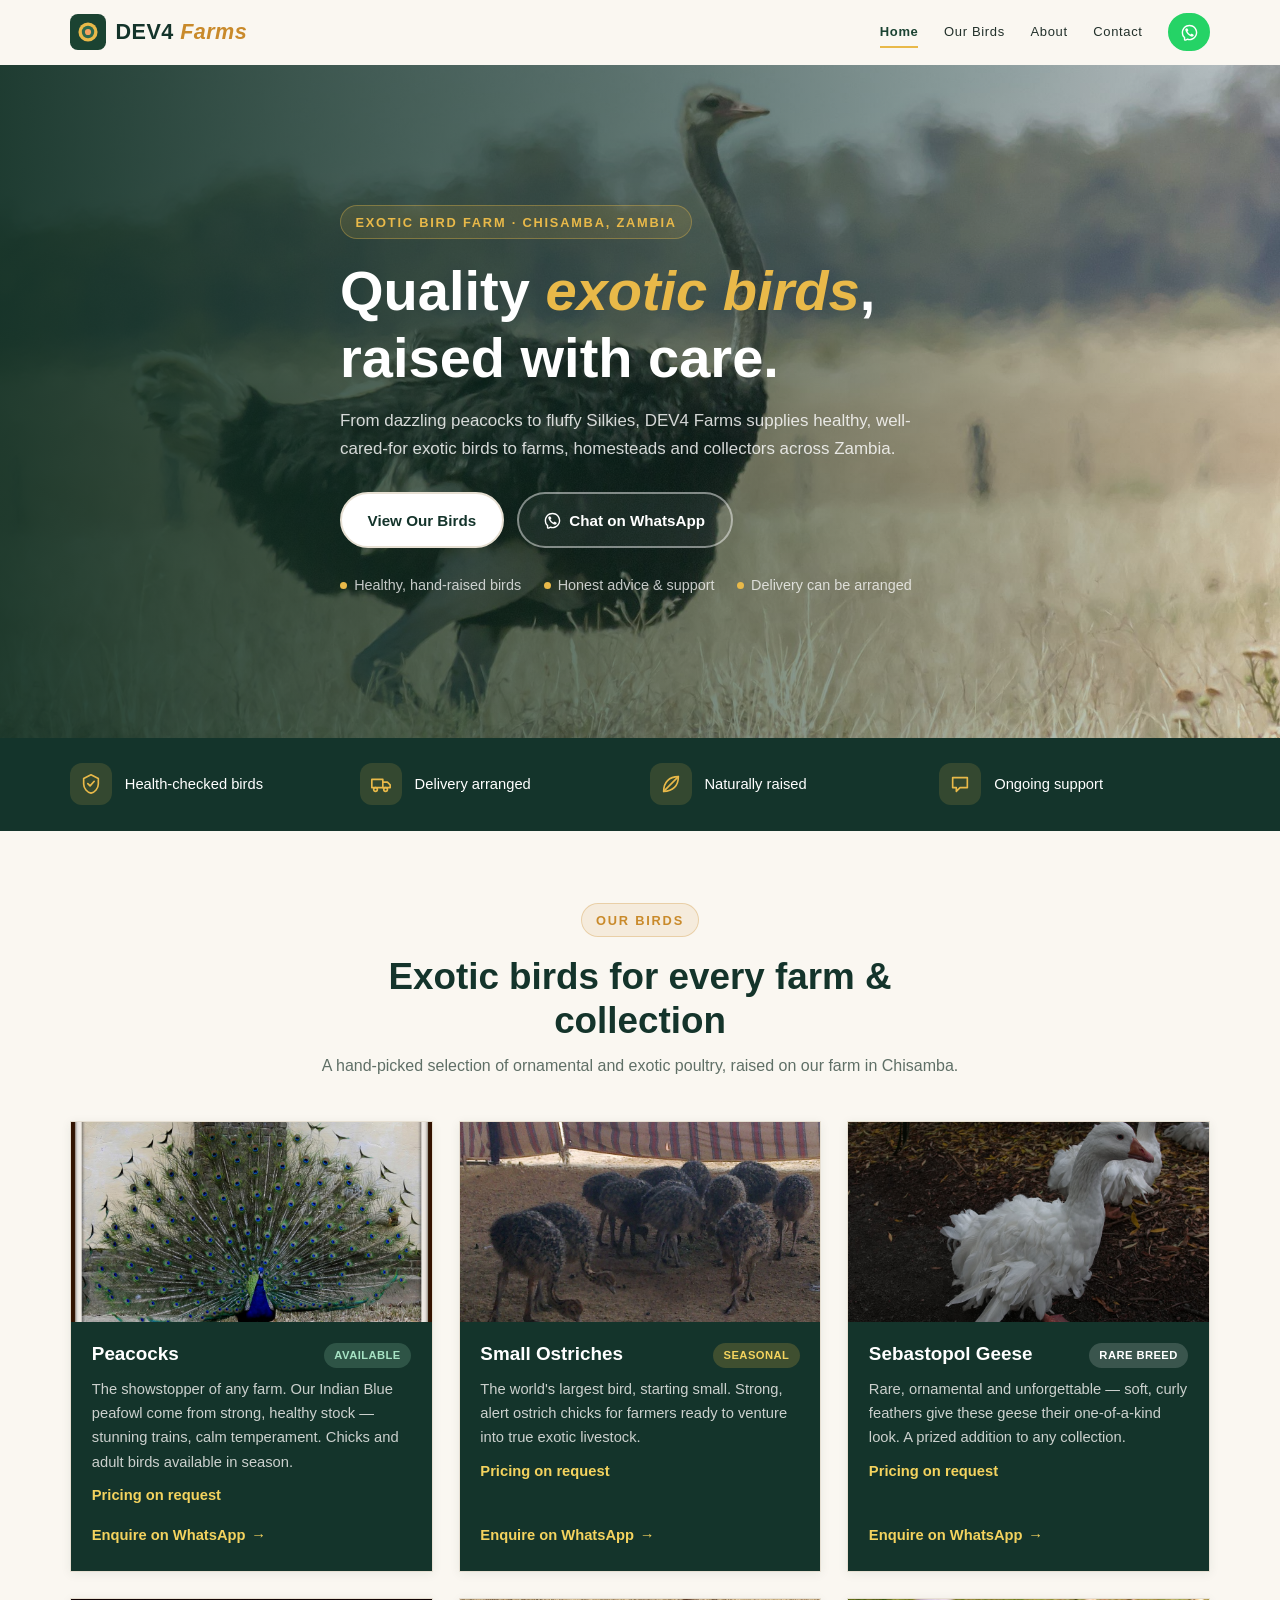
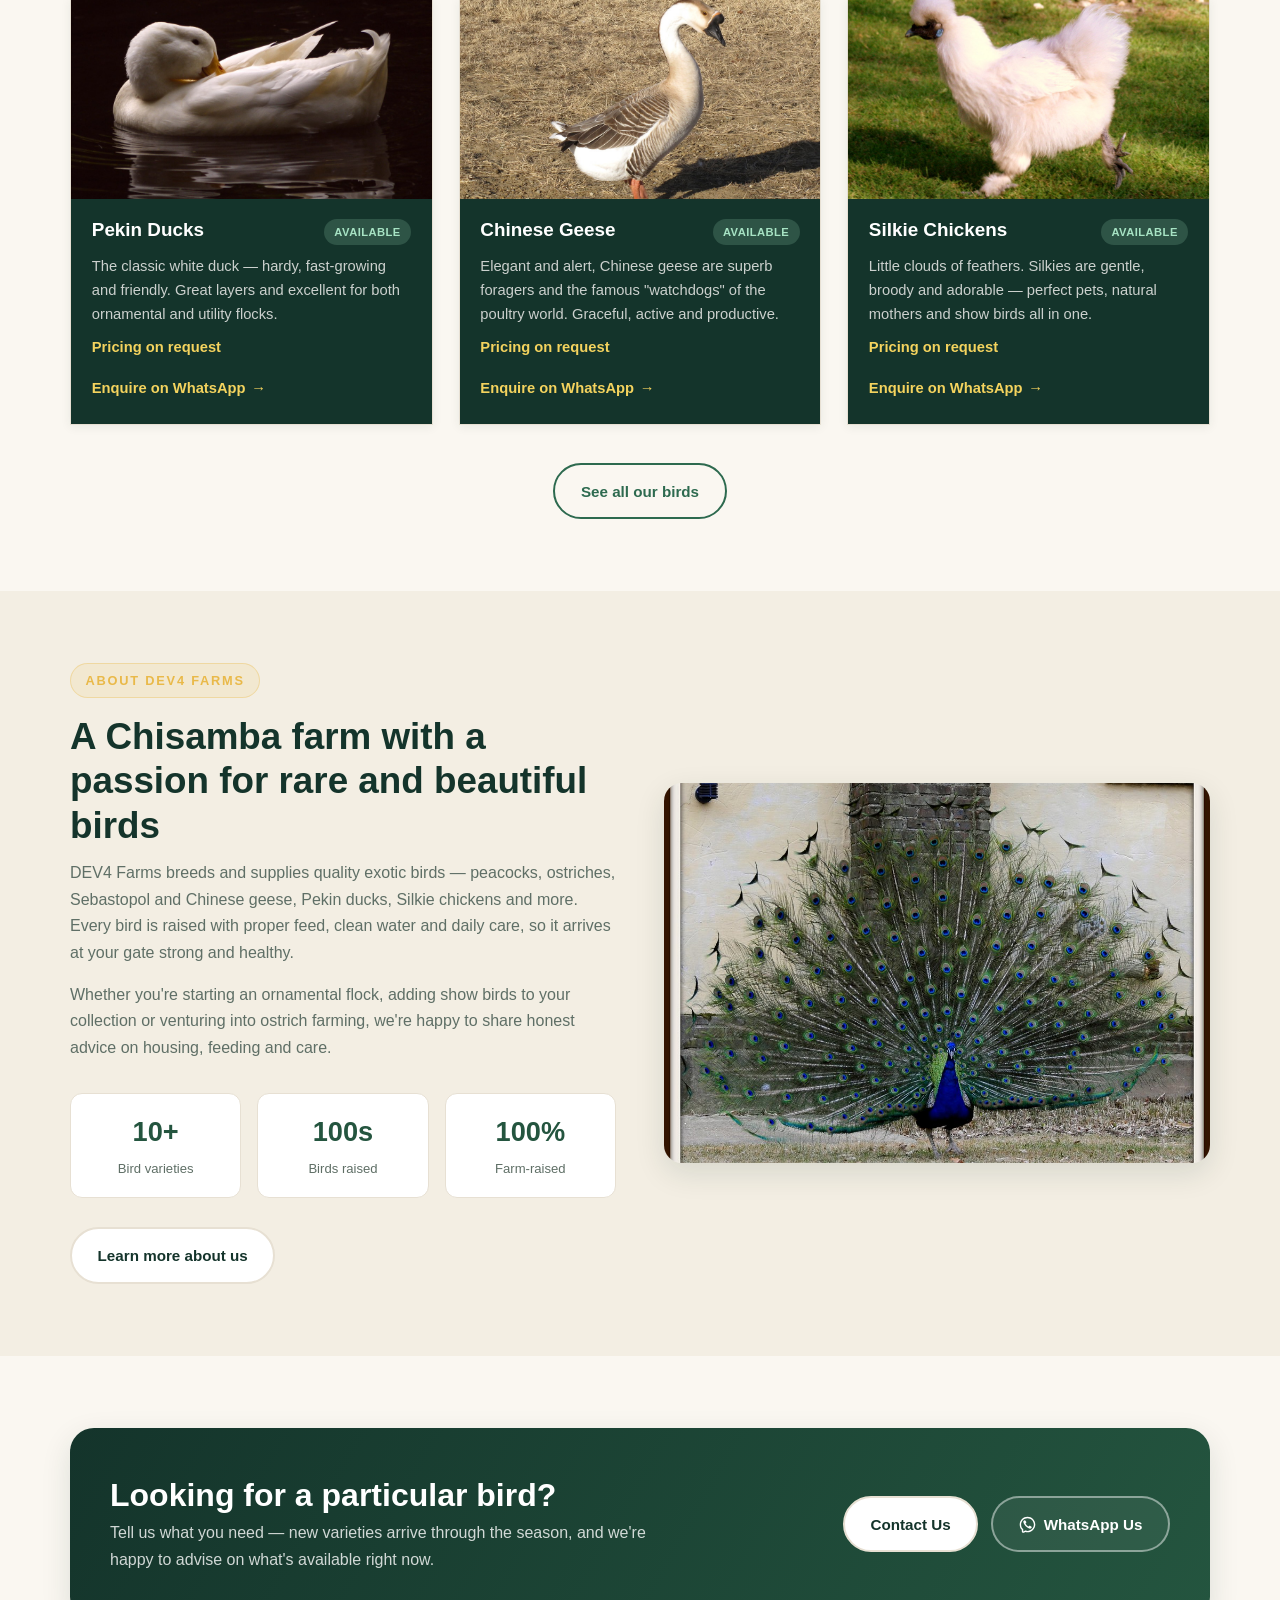
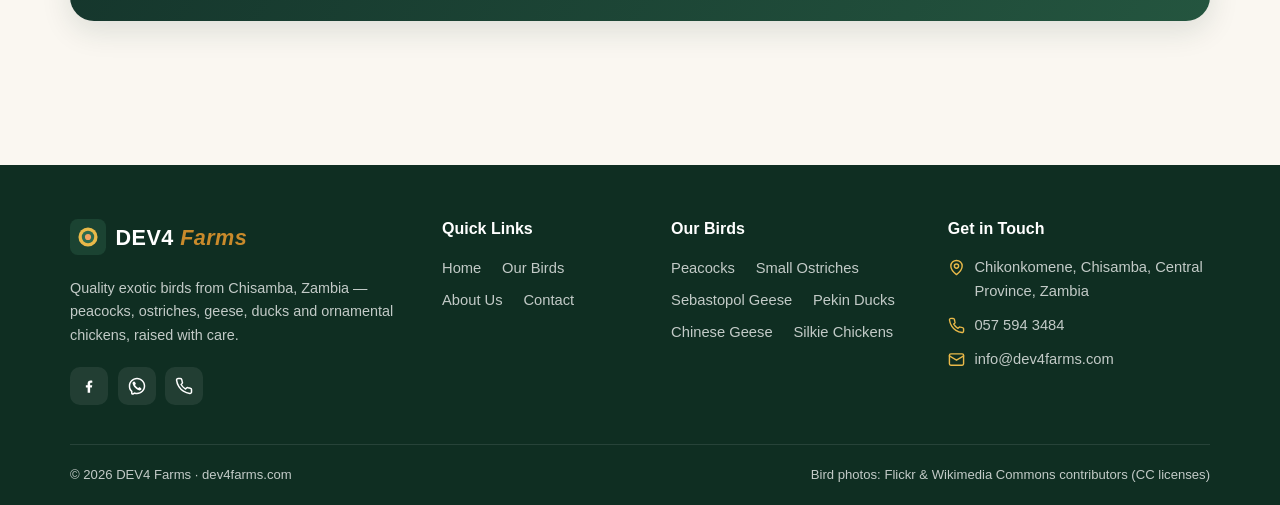
==== commit 73579976: "Real bird photos, ostrich hero, WhatsApp icon button, flat design Replace SVG art with CC-licensed p" ====
--- a/index.html
+++ b/index.html
@@ -7,9 +7,6 @@
   <meta name="description" content="DEV4 Farms supplies quality exotic birds — peacocks, ostrich chicks, Sebastopol geese, Pekin ducks, Chinese geese and Silkie chickens — from Chisamba, Zambia.">
   <meta name="theme-color" content="#1b4332">
   <link rel="icon" type="image/svg+xml" href="favicon.svg">
-  <link rel="preconnect" href="https://fonts.googleapis.com">
-  <link rel="preconnect" href="https://fonts.gstatic.com" crossorigin>
-  <link href="https://fonts.googleapis.com/css2?family=Playfair+Display:wght@600;700;800&family=Poppins:wght@400;500;600;700&display=swap" rel="stylesheet">
   <link rel="stylesheet" href="css/style.css">
 </head>
 <body>
@@ -26,7 +23,7 @@
         <a href="birds.html">Our Birds</a>
         <a href="about.html">About</a>
         <a href="contact.html">Contact</a>
-        <a class="btn btn-primary btn-sm nav-cta" href="https://wa.me/260575943484" target="_blank" rel="noopener">WhatsApp Us</a>
+        <a class="btn btn-whatsapp btn-sm nav-cta" href="https://wa.me/260575943484" target="_blank" rel="noopener" aria-label="WhatsApp us" title="Chat on WhatsApp"><svg class="icon" viewBox="0 0 24 24" fill="currentColor" xmlns="http://www.w3.org/2000/svg" aria-hidden="true"><path d="M6.014 8.00613C6.12827 7.1024 7.30277 5.87414 8.23488 6.01043L8.23339 6.00894C9.14051 6.18132 9.85859 7.74261 10.2635 8.44465C10.5504 8.95402 10.3641 9.4701 10.0965 9.68787C9.7355 9.97883 9.17099 10.3803 9.28943 10.7834C9.5 11.5 12 14 13.2296 14.7107C13.695 14.9797 14.0325 14.2702 14.3207 13.9067C14.5301 13.6271 15.0466 13.46 15.5548 13.736C16.3138 14.178 17.0288 14.6917 17.69 15.27C18.0202 15.546 18.0977 15.9539 17.8689 16.385C17.4659 17.1443 16.3003 18.1456 15.4542 17.9421C13.9764 17.5868 8 15.27 6.08033 8.55801C5.97237 8.24048 5.99955 8.12044 6.014 8.00613Z"/><path fill-rule="evenodd" clip-rule="evenodd" d="M12 23C10.7764 23 10.0994 22.8687 9 22.5L6.89443 23.5528C5.56462 24.2177 4 23.2507 4 21.7639V19.5C1.84655 17.492 1 15.1767 1 12C1 5.92487 5.92487 1 12 1C18.0751 1 23 5.92487 23 12C23 18.0751 18.0751 23 12 23ZM6 18.6303L5.36395 18.0372C3.69087 16.4772 3 14.7331 3 12C3 7.02944 7.02944 3 12 3C16.9706 3 21 7.02944 21 12C21 16.9706 16.9706 21 12 21C11.0143 21 10.552 20.911 9.63595 20.6038L8.84847 20.3397L6 21.7639V18.6303Z"/></svg></a>
       </nav>
       <button class="nav-toggle" id="navToggle" aria-expanded="false" aria-controls="siteNav" aria-label="Open menu">
         <span></span><span></span><span></span>
@@ -38,43 +35,21 @@
 
     <!-- ============ HERO ============ -->
     <section class="hero">
-      <div class="container hero-grid">
+      <img class="hero-bg" src="images/hero-ostrich.jpg" alt="" fetchpriority="high">
+      <div class="container hero-content">
         <div class="hero-copy">
           <p class="eyebrow">Exotic Bird Farm &middot; Chisamba, Zambia</p>
           <h1>Quality <em>exotic birds</em>, raised with care.</h1>
           <p class="lead">From dazzling peacocks to fluffy Silkies, DEV4 Farms supplies healthy, well-cared-for exotic birds to farms, homesteads and collectors across Zambia.</p>
           <div class="hero-actions">
             <a class="btn btn-primary" href="birds.html">View Our Birds</a>
-            <a class="btn btn-ghost" href="https://wa.me/260575943484?text=Hello%20DEV4%20Farms%2C%20I%27d%20like%20to%20ask%20about%20your%20birds." target="_blank" rel="noopener">Chat on WhatsApp</a>
+            <a class="btn btn-ghost" href="https://wa.me/260575943484?text=Hello%20DEV4%20Farms%2C%20I%27d%20like%20to%20ask%20about%20your%20birds." target="_blank" rel="noopener"><svg class="icon" viewBox="0 0 24 24" fill="currentColor" xmlns="http://www.w3.org/2000/svg" aria-hidden="true"><path d="M6.014 8.00613C6.12827 7.1024 7.30277 5.87414 8.23488 6.01043L8.23339 6.00894C9.14051 6.18132 9.85859 7.74261 10.2635 8.44465C10.5504 8.95402 10.3641 9.4701 10.0965 9.68787C9.7355 9.97883 9.17099 10.3803 9.28943 10.7834C9.5 11.5 12 14 13.2296 14.7107C13.695 14.9797 14.0325 14.2702 14.3207 13.9067C14.5301 13.6271 15.0466 13.46 15.5548 13.736C16.3138 14.178 17.0288 14.6917 17.69 15.27C18.0202 15.546 18.0977 15.9539 17.8689 16.385C17.4659 17.1443 16.3003 18.1456 15.4542 17.9421C13.9764 17.5868 8 15.27 6.08033 8.55801C5.97237 8.24048 5.99955 8.12044 6.014 8.00613Z"/><path fill-rule="evenodd" clip-rule="evenodd" d="M12 23C10.7764 23 10.0994 22.8687 9 22.5L6.89443 23.5528C5.56462 24.2177 4 23.2507 4 21.7639V19.5C1.84655 17.492 1 15.1767 1 12C1 5.92487 5.92487 1 12 1C18.0751 1 23 5.92487 23 12C23 18.0751 18.0751 23 12 23ZM6 18.6303L5.36395 18.0372C3.69087 16.4772 3 14.7331 3 12C3 7.02944 7.02944 3 12 3C16.9706 3 21 7.02944 21 12C21 16.9706 16.9706 21 12 21C11.0143 21 10.552 20.911 9.63595 20.6038L8.84847 20.3397L6 21.7639V18.6303Z"/></svg>Chat on WhatsApp</a>
           </div>
           <ul class="hero-points">
             <li>Healthy, hand-raised birds</li>
             <li>Honest advice & support</li>
             <li>Delivery can be arranged</li>
           </ul>
-        </div>
-        <div class="hero-visual" aria-hidden="true">
-          <div class="float-card fc1">
-            <div class="fc-art">
-              <svg viewBox="0 0 200 160"><ellipse cx="100" cy="148" rx="46" ry="6" fill="rgba(15,46,34,.14)"/><g transform="rotate(-62 100 88)"><ellipse cx="100" cy="48" rx="13" ry="38" fill="#17a2a8"/><ellipse cx="100" cy="54" rx="6" ry="22" fill="#8fd9de"/></g><g transform="rotate(-31 100 88)"><ellipse cx="100" cy="48" rx="13" ry="38" fill="#17a2a8"/><ellipse cx="100" cy="54" rx="6" ry="22" fill="#8fd9de"/></g><g><ellipse cx="100" cy="44" rx="14" ry="42" fill="#1590a0"/><ellipse cx="100" cy="50" rx="6.5" ry="26" fill="#8fd9de"/><circle cx="100" cy="28" r="6" fill="#e9b949"/><circle cx="100" cy="28" r="2.6" fill="#0f2e22"/></g><g transform="rotate(31 100 88)"><ellipse cx="100" cy="48" rx="13" ry="38" fill="#17a2a8"/><ellipse cx="100" cy="54" rx="6" ry="22" fill="#8fd9de"/></g><g transform="rotate(62 100 88)"><ellipse cx="100" cy="48" rx="13" ry="38" fill="#17a2a8"/><ellipse cx="100" cy="54" rx="6" ry="22" fill="#8fd9de"/></g><path d="M100 90 C121 96 125 118 113 133 C105 143 94 143 87 133 C76 118 80 96 100 90 Z" fill="#1d5fbf"/><path d="M100 96 L100 70" stroke="#1d5fbf" stroke-width="11" stroke-linecap="round"/><circle cx="100" cy="64" r="10" fill="#1d5fbf"/><path d="M109 62 L122 65 L109 69 Z" fill="#e9b949"/><circle cx="103" cy="61" r="2.4" fill="#fff"/><circle cx="103.8" cy="61" r="1.1" fill="#0f2e22"/><g stroke="#e9b949" stroke-width="1.6" stroke-linecap="round"><path d="M95 55 L92 47"/><path d="M100 54 L100 45"/><path d="M105 55 L108 47"/></g><circle cx="92" cy="46" r="2" fill="#e9b949"/><circle cx="100" cy="44" r="2" fill="#e9b949"/><circle cx="108" cy="46" r="2" fill="#e9b949"/><g stroke="#b07d3a" stroke-width="3" stroke-linecap="round"><path d="M93 140 L91 148"/><path d="M107 140 L109 148"/></g></svg>
-            </div>
-            <p class="fc-name">Peacocks</p>
-            <span class="fc-tag">Available</span>
-          </div>
-          <div class="float-card fc2">
-            <div class="fc-art">
-              <svg viewBox="0 0 200 160"><ellipse cx="100" cy="148" rx="44" ry="6" fill="rgba(15,46,34,.14)"/><g stroke="#cfd6dc" stroke-width="3" stroke-linecap="round" fill="none"><path d="M62 92 c-12 -8 -16 6 -6 8"/><path d="M60 102 c-12 -6 -14 8 -4 9"/><path d="M64 112 c-10 -4 -12 8 -3 8"/></g><ellipse cx="98" cy="104" rx="42" ry="25" fill="#fbfcfd"/><ellipse cx="94" cy="102" rx="22" ry="14" fill="#eef1f5"/><path d="M126 96 C134 84 134 66 126 54" stroke="#fbfcfd" stroke-width="11" stroke-linecap="round" fill="none"/><circle cx="126" cy="50" r="9.5" fill="#fbfcfd"/><path d="M134 48 L148 52 L134 56 Z" fill="#ef8f3c"/><circle cx="129" cy="47" r="2" fill="#33424e"/><g stroke="#ef8f3c" stroke-width="4" stroke-linecap="round"><path d="M88 128 L86 142"/><path d="M104 128 L106 142"/><path d="M86 142 L80 147"/><path d="M86 142 L92 147"/><path d="M106 142 L100 147"/><path d="M106 142 L112 146"/></g></svg>
-            </div>
-            <p class="fc-name">Sebastopol Geese</p>
-            <span class="fc-tag">Rare breed</span>
-          </div>
-          <div class="float-card fc3">
-            <div class="fc-art">
-              <svg viewBox="0 0 200 160"><ellipse cx="95" cy="146" rx="40" ry="6" fill="rgba(15,46,34,.14)"/><g stroke="#a1887f" stroke-width="4.5" stroke-linecap="round"><path d="M86 106 L80 140"/><path d="M104 106 L110 140"/><path d="M80 140 L72 146"/><path d="M80 140 L86 147"/><path d="M110 140 L104 147"/><path d="M110 140 L116 145"/></g><ellipse cx="96" cy="88" rx="27" ry="20" fill="#5d4037"/><ellipse cx="88" cy="86" rx="14" ry="10" fill="#795548"/><path d="M120 78 C132 70 136 82 127 88 C136 86 138 95 127 97" fill="#5d4037"/><path d="M86 72 C78 60 80 44 90 34" stroke="#8d6e63" stroke-width="7" stroke-linecap="round" fill="none"/><circle cx="91" cy="32" r="6.5" fill="#8d6e63"/><path d="M85 30 L75 33 L85 36 Z" fill="#d7ccc8"/><circle cx="93" cy="30" r="1.8" fill="#3e2723"/></svg>
-            </div>
-            <p class="fc-name">Ostrich Chicks</p>
-            <span class="fc-tag">Seasonal</span>
-          </div>
         </div>
       </div>
     </section>
@@ -112,8 +87,8 @@
 
         <div class="grid-3">
           <article class="bird-card reveal">
-            <div class="bird-art art-peacock" aria-hidden="true">
-              <svg viewBox="0 0 200 160"><ellipse cx="100" cy="148" rx="46" ry="6" fill="rgba(15,46,34,.14)"/><g transform="rotate(-62 100 88)"><ellipse cx="100" cy="48" rx="13" ry="38" fill="#17a2a8"/><ellipse cx="100" cy="54" rx="6" ry="22" fill="#8fd9de"/></g><g transform="rotate(-31 100 88)"><ellipse cx="100" cy="48" rx="13" ry="38" fill="#17a2a8"/><ellipse cx="100" cy="54" rx="6" ry="22" fill="#8fd9de"/></g><g><ellipse cx="100" cy="44" rx="14" ry="42" fill="#1590a0"/><ellipse cx="100" cy="50" rx="6.5" ry="26" fill="#8fd9de"/><circle cx="100" cy="28" r="6" fill="#e9b949"/><circle cx="100" cy="28" r="2.6" fill="#0f2e22"/></g><g transform="rotate(31 100 88)"><ellipse cx="100" cy="48" rx="13" ry="38" fill="#17a2a8"/><ellipse cx="100" cy="54" rx="6" ry="22" fill="#8fd9de"/></g><g transform="rotate(62 100 88)"><ellipse cx="100" cy="48" rx="13" ry="38" fill="#17a2a8"/><ellipse cx="100" cy="54" rx="6" ry="22" fill="#8fd9de"/></g><path d="M100 90 C121 96 125 118 113 133 C105 143 94 143 87 133 C76 118 80 96 100 90 Z" fill="#1d5fbf"/><path d="M100 96 L100 70" stroke="#1d5fbf" stroke-width="11" stroke-linecap="round"/><circle cx="100" cy="64" r="10" fill="#1d5fbf"/><path d="M109 62 L122 65 L109 69 Z" fill="#e9b949"/><circle cx="103" cy="61" r="2.4" fill="#fff"/><circle cx="103.8" cy="61" r="1.1" fill="#0f2e22"/><g stroke="#e9b949" stroke-width="1.6" stroke-linecap="round"><path d="M95 55 L92 47"/><path d="M100 54 L100 45"/><path d="M105 55 L108 47"/></g><circle cx="92" cy="46" r="2" fill="#e9b949"/><circle cx="100" cy="44" r="2" fill="#e9b949"/><circle cx="108" cy="46" r="2" fill="#e9b949"/><g stroke="#b07d3a" stroke-width="3" stroke-linecap="round"><path d="M93 140 L91 148"/><path d="M107 140 L109 148"/></g></svg>
+            <div class="bird-art art-peacock">
+              <img src="images/peacock.jpg" alt="Indian Blue peacock in full display" loading="lazy">
             </div>
             <div class="bird-body">
               <div class="bird-top">
@@ -129,8 +104,8 @@
           </article>
 
           <article class="bird-card reveal d1">
-            <div class="bird-art art-ostrich" aria-hidden="true">
-              <svg viewBox="0 0 200 160"><ellipse cx="95" cy="146" rx="40" ry="6" fill="rgba(15,46,34,.14)"/><g stroke="#a1887f" stroke-width="4.5" stroke-linecap="round"><path d="M86 106 L80 140"/><path d="M104 106 L110 140"/><path d="M80 140 L72 146"/><path d="M80 140 L86 147"/><path d="M110 140 L104 147"/><path d="M110 140 L116 145"/></g><ellipse cx="96" cy="88" rx="27" ry="20" fill="#5d4037"/><ellipse cx="88" cy="86" rx="14" ry="10" fill="#795548"/><path d="M120 78 C132 70 136 82 127 88 C136 86 138 95 127 97" fill="#5d4037"/><path d="M86 72 C78 60 80 44 90 34" stroke="#8d6e63" stroke-width="7" stroke-linecap="round" fill="none"/><circle cx="91" cy="32" r="6.5" fill="#8d6e63"/><path d="M85 30 L75 33 L85 36 Z" fill="#d7ccc8"/><circle cx="93" cy="30" r="1.8" fill="#3e2723"/></svg>
+            <div class="bird-art art-ostrich">
+              <img src="images/ostrich-chicks.jpg" alt="Ostrich chicks in a rearing pen" loading="lazy">
             </div>
             <div class="bird-body">
               <div class="bird-top">
@@ -146,8 +121,8 @@
           </article>
 
           <article class="bird-card reveal d2">
-            <div class="bird-art art-sebastopol" aria-hidden="true">
-              <svg viewBox="0 0 200 160"><ellipse cx="100" cy="148" rx="44" ry="6" fill="rgba(15,46,34,.14)"/><g stroke="#cfd6dc" stroke-width="3" stroke-linecap="round" fill="none"><path d="M62 92 c-12 -8 -16 6 -6 8"/><path d="M60 102 c-12 -6 -14 8 -4 9"/><path d="M64 112 c-10 -4 -12 8 -3 8"/></g><ellipse cx="98" cy="104" rx="42" ry="25" fill="#fbfcfd"/><ellipse cx="94" cy="102" rx="22" ry="14" fill="#eef1f5"/><path d="M126 96 C134 84 134 66 126 54" stroke="#fbfcfd" stroke-width="11" stroke-linecap="round" fill="none"/><circle cx="126" cy="50" r="9.5" fill="#fbfcfd"/><path d="M134 48 L148 52 L134 56 Z" fill="#ef8f3c"/><circle cx="129" cy="47" r="2" fill="#33424e"/><g stroke="#ef8f3c" stroke-width="4" stroke-linecap="round"><path d="M88 128 L86 142"/><path d="M104 128 L106 142"/><path d="M86 142 L80 147"/><path d="M86 142 L92 147"/><path d="M106 142 L100 147"/><path d="M106 142 L112 146"/></g></svg>
+            <div class="bird-art art-sebastopol">
+              <img src="images/sebastopol-goose.jpg" alt="White Sebastopol goose with curly feathers" loading="lazy">
             </div>
             <div class="bird-body">
               <div class="bird-top">
@@ -163,8 +138,8 @@
           </article>
 
           <article class="bird-card reveal">
-            <div class="bird-art art-pekin" aria-hidden="true">
-              <svg viewBox="0 0 200 160"><ellipse cx="98" cy="146" rx="42" ry="6" fill="rgba(15,46,34,.14)"/><path d="M58 92 L44 84 L60 104 Z" fill="#ffffff"/><ellipse cx="96" cy="106" rx="40" ry="24" fill="#ffffff"/><ellipse cx="92" cy="104" rx="20" ry="13" fill="#f1f3f5"/><path d="M120 100 C128 88 126 72 116 62" stroke="#ffffff" stroke-width="11" stroke-linecap="round" fill="none"/><circle cx="114" cy="58" r="10" fill="#ffffff"/><path d="M123 56 L140 59 Q143 62 139 65 L123 63 Z" fill="#f2a33c"/><circle cx="117" cy="55" r="2" fill="#33424e"/><g stroke="#f2a33c" stroke-width="4" stroke-linecap="round"><path d="M86 130 L84 142"/><path d="M102 130 L104 142"/><path d="M84 142 L78 147"/><path d="M84 142 L90 147"/><path d="M104 142 L98 147"/><path d="M104 142 L110 146"/></g></svg>
+            <div class="bird-art art-pekin">
+              <img src="images/pekin-duck.jpg" alt="White Pekin duck" loading="lazy">
             </div>
             <div class="bird-body">
               <div class="bird-top">
@@ -180,8 +155,8 @@
           </article>
 
           <article class="bird-card reveal d1">
-            <div class="bird-art art-chinese" aria-hidden="true">
-              <svg viewBox="0 0 200 160"><ellipse cx="100" cy="146" rx="42" ry="6" fill="rgba(15,46,34,.14)"/><path d="M58 96 L46 88 L62 106 Z" fill="#8d6748"/><ellipse cx="96" cy="106" rx="40" ry="23" fill="#8d6748"/><ellipse cx="90" cy="103" rx="20" ry="13" fill="#a3805f"/><path d="M122 100 L130 54" stroke="#8d6748" stroke-width="9" stroke-linecap="round"/><circle cx="131" cy="50" r="8" fill="#8d6748"/><circle cx="126" cy="47" r="3.5" fill="#4b3621"/><path d="M138 48 L151 51 L138 55 Z" fill="#d9a05b"/><circle cx="134" cy="48" r="1.9" fill="#241811"/><g stroke="#d9a05b" stroke-width="4" stroke-linecap="round"><path d="M86 128 L84 142"/><path d="M102 128 L104 142"/><path d="M84 142 L78 147"/><path d="M84 142 L90 147"/><path d="M104 142 L98 147"/><path d="M104 142 L110 146"/></g></svg>
+            <div class="bird-art art-chinese">
+              <img src="images/chinese-goose.jpg" alt="Brown Chinese goose with black knob" loading="lazy">
             </div>
             <div class="bird-body">
               <div class="bird-top">
@@ -197,8 +172,8 @@
           </article>
 
           <article class="bird-card reveal d2">
-            <div class="bird-art art-silkie" aria-hidden="true">
-              <svg viewBox="0 0 200 160"><ellipse cx="98" cy="146" rx="40" ry="6" fill="rgba(15,46,34,.14)"/><g fill="#ffffff"><circle cx="72" cy="108" r="15"/><circle cx="78" cy="92" r="16"/><circle cx="96" cy="84" r="17"/><circle cx="114" cy="90" r="15"/><circle cx="122" cy="106" r="14"/><circle cx="112" cy="120" r="13"/><circle cx="86" cy="122" r="13"/><circle cx="124" cy="64" r="12"/><circle cx="118" cy="50" r="6"/><circle cx="125" cy="47" r="6.5"/><circle cx="131" cy="52" r="5.5"/></g><path d="M135 64 L146 66 L135 70 Z" fill="#6b8fb3"/><circle cx="127" cy="62" r="2" fill="#33424e"/><g stroke="#d9cfc0" stroke-width="5" stroke-linecap="round"><path d="M94 128 L92 142"/><path d="M110 128 L112 142"/><path d="M92 142 L86 146"/><path d="M92 142 L97 147"/><path d="M112 142 L107 147"/><path d="M112 142 L118 146"/></g></svg>
+            <div class="bird-art art-silkie">
+              <img src="images/silkie-chicken.jpg" alt="White Silkie chicken with fluffy feathers" loading="lazy">
             </div>
             <div class="bird-body">
               <div class="bird-top">
@@ -239,9 +214,7 @@
         </div>
         <div class="reveal d1">
           <div class="art-panel">
-            <div class="art-peacock">
-              <svg viewBox="0 0 200 160" preserveAspectRatio="xMidYMid slice"><ellipse cx="100" cy="148" rx="46" ry="6" fill="rgba(15,46,34,.14)"/><g transform="rotate(-62 100 88)"><ellipse cx="100" cy="48" rx="13" ry="38" fill="#17a2a8"/><ellipse cx="100" cy="54" rx="6" ry="22" fill="#8fd9de"/></g><g transform="rotate(-31 100 88)"><ellipse cx="100" cy="48" rx="13" ry="38" fill="#17a2a8"/><ellipse cx="100" cy="54" rx="6" ry="22" fill="#8fd9de"/></g><g><ellipse cx="100" cy="44" rx="14" ry="42" fill="#1590a0"/><ellipse cx="100" cy="50" rx="6.5" ry="26" fill="#8fd9de"/><circle cx="100" cy="28" r="6" fill="#e9b949"/><circle cx="100" cy="28" r="2.6" fill="#0f2e22"/></g><g transform="rotate(31 100 88)"><ellipse cx="100" cy="48" rx="13" ry="38" fill="#17a2a8"/><ellipse cx="100" cy="54" rx="6" ry="22" fill="#8fd9de"/></g><g transform="rotate(62 100 88)"><ellipse cx="100" cy="48" rx="13" ry="38" fill="#17a2a8"/><ellipse cx="100" cy="54" rx="6" ry="22" fill="#8fd9de"/></g><path d="M100 90 C121 96 125 118 113 133 C105 143 94 143 87 133 C76 118 80 96 100 90 Z" fill="#1d5fbf"/><path d="M100 96 L100 70" stroke="#1d5fbf" stroke-width="11" stroke-linecap="round"/><circle cx="100" cy="64" r="10" fill="#1d5fbf"/><path d="M109 62 L122 65 L109 69 Z" fill="#e9b949"/><circle cx="103" cy="61" r="2.4" fill="#fff"/><circle cx="103.8" cy="61" r="1.1" fill="#0f2e22"/><g stroke="#e9b949" stroke-width="1.6" stroke-linecap="round"><path d="M95 55 L92 47"/><path d="M100 54 L100 45"/><path d="M105 55 L108 47"/></g><circle cx="92" cy="46" r="2" fill="#e9b949"/><circle cx="100" cy="44" r="2" fill="#e9b949"/><circle cx="108" cy="46" r="2" fill="#e9b949"/><g stroke="#b07d3a" stroke-width="3" stroke-linecap="round"><path d="M93 140 L91 148"/><path d="M107 140 L109 148"/></g></svg>
-            </div>
+            <img src="images/peacock.jpg" alt="Indian Blue peacock in full display" loading="lazy">
           </div>
         </div>
       </div>
@@ -257,7 +230,7 @@
           </div>
           <div class="cta-actions">
             <a class="btn btn-primary" href="contact.html">Contact Us</a>
-            <a class="btn btn-ghost" href="https://wa.me/260575943484?text=Hello%20DEV4%20Farms%2C%20I%27m%20looking%20for%20a%20particular%20bird." target="_blank" rel="noopener">WhatsApp Us</a>
+            <a class="btn btn-ghost" href="https://wa.me/260575943484?text=Hello%20DEV4%20Farms%2C%20I%27m%20looking%20for%20a%20particular%20bird." target="_blank" rel="noopener"><svg class="icon" viewBox="0 0 24 24" fill="currentColor" xmlns="http://www.w3.org/2000/svg" aria-hidden="true"><path d="M6.014 8.00613C6.12827 7.1024 7.30277 5.87414 8.23488 6.01043L8.23339 6.00894C9.14051 6.18132 9.85859 7.74261 10.2635 8.44465C10.5504 8.95402 10.3641 9.4701 10.0965 9.68787C9.7355 9.97883 9.17099 10.3803 9.28943 10.7834C9.5 11.5 12 14 13.2296 14.7107C13.695 14.9797 14.0325 14.2702 14.3207 13.9067C14.5301 13.6271 15.0466 13.46 15.5548 13.736C16.3138 14.178 17.0288 14.6917 17.69 15.27C18.0202 15.546 18.0977 15.9539 17.8689 16.385C17.4659 17.1443 16.3003 18.1456 15.4542 17.9421C13.9764 17.5868 8 15.27 6.08033 8.55801C5.97237 8.24048 5.99955 8.12044 6.014 8.00613Z"/><path fill-rule="evenodd" clip-rule="evenodd" d="M12 23C10.7764 23 10.0994 22.8687 9 22.5L6.89443 23.5528C5.56462 24.2177 4 23.2507 4 21.7639V19.5C1.84655 17.492 1 15.1767 1 12C1 5.92487 5.92487 1 12 1C18.0751 1 23 5.92487 23 12C23 18.0751 18.0751 23 12 23ZM6 18.6303L5.36395 18.0372C3.69087 16.4772 3 14.7331 3 12C3 7.02944 7.02944 3 12 3C16.9706 3 21 7.02944 21 12C21 16.9706 16.9706 21 12 21C11.0143 21 10.552 20.911 9.63595 20.6038L8.84847 20.3397L6 21.7639V18.6303Z"/></svg>WhatsApp Us</a>
           </div>
         </div>
       </div>
@@ -274,9 +247,9 @@
         </a>
         <p>Quality exotic birds from Chisamba, Zambia — peacocks, ostriches, geese, ducks and ornamental chickens, raised with care.</p>
         <div class="socials">
-          <a href="#" aria-label="Facebook" title="Add our Facebook page link"><svg viewBox="0 0 24 24" fill="currentColor"><path d="M13.5 21v-7h2.4l.4-3h-2.8V9.1c0-.9.3-1.5 1.6-1.5h1.3V4.9c-.3 0-1.2-.1-2.3-.1-2.3 0-3.9 1.4-3.9 4v2.2H7.8v3h2.4v7h3.3z"/></svg></a>
-          <a href="https://wa.me/260575943484" target="_blank" rel="noopener" aria-label="WhatsApp"><svg viewBox="0 0 24 24" fill="currentColor"><path d="M12 2a10 10 0 0 0-8.6 15.1L2 22l5-1.3A10 10 0 1 0 12 2zm0 18.2c-1.5 0-3-.4-4.3-1.2l-.3-.2-3 .8.8-2.9-.2-.3A8.2 8.2 0 1 1 12 20.2zm4.6-6.1c-.3-.1-1.5-.7-1.7-.8-.2-.1-.4-.1-.6.1-.2.3-.7.8-.8 1-.1.2-.3.2-.5.1a6.7 6.7 0 0 1-3.4-3c-.3-.4 0-.5.2-.8l.4-.5c.1-.2.1-.4 0-.5l-.8-1.9c-.2-.5-.4-.4-.6-.4h-.5c-.2 0-.5.1-.7.3-.9.9-1.1 2.2-.2 3.9a11 11 0 0 0 4.4 4.2c1.7.8 2.4.9 3.2.7.5-.1 1.5-.6 1.7-1.2.2-.6.2-1.1.1-1.2 0-.1-.2-.2-.4-.3z"/></svg></a>
-          <a href="tel:0575943484" aria-label="Call us"><svg viewBox="0 0 24 24" fill="none" stroke="currentColor" stroke-width="2" stroke-linecap="round" stroke-linejoin="round"><path d="M22 16.9v3a2 2 0 0 1-2.2 2 19.8 19.8 0 0 1-8.6-3.1 19.5 19.5 0 0 1-6-6A19.8 19.8 0 0 1 2.1 4.2 2 2 0 0 1 4.1 2h3a2 2 0 0 1 2 1.7c.1 1 .4 2 .7 2.9a2 2 0 0 1-.4 2.1L8.1 10a16 16 0 0 0 6 6l1.3-1.3a2 2 0 0 1 2.1-.4c.9.3 1.9.6 2.9.7a2 2 0 0 1 1.7 2z"/></svg></a>
+          <a href="https://www.facebook.com/share/1CGb4XoiZv/?mibextid=wwXIfr" target="_blank" rel="noopener" aria-label="Facebook"><svg viewBox="0 0 24 24" fill="currentColor"><path d="M13.5 21v-7h2.4l.4-3h-2.8V9.1c0-.9.3-1.5 1.6-1.5h1.3V4.9c-.3 0-1.2-.1-2.3-.1-2.3 0-3.9 1.4-3.9 4v2.2H7.8v3h2.4v7h3.3z"/></svg></a>
+          <a href="https://wa.me/260575943484" target="_blank" rel="noopener" aria-label="WhatsApp"><svg viewBox="0 0 24 24" fill="currentColor" xmlns="http://www.w3.org/2000/svg"><path d="M6.014 8.00613C6.12827 7.1024 7.30277 5.87414 8.23488 6.01043L8.23339 6.00894C9.14051 6.18132 9.85859 7.74261 10.2635 8.44465C10.5504 8.95402 10.3641 9.4701 10.0965 9.68787C9.7355 9.97883 9.17099 10.3803 9.28943 10.7834C9.5 11.5 12 14 13.2296 14.7107C13.695 14.9797 14.0325 14.2702 14.3207 13.9067C14.5301 13.6271 15.0466 13.46 15.5548 13.736C16.3138 14.178 17.0288 14.6917 17.69 15.27C18.0202 15.546 18.0977 15.9539 17.8689 16.385C17.4659 17.1443 16.3003 18.1456 15.4542 17.9421C13.9764 17.5868 8 15.27 6.08033 8.55801C5.97237 8.24048 5.99955 8.12044 6.014 8.00613Z"/><path fill-rule="evenodd" clip-rule="evenodd" d="M12 23C10.7764 23 10.0994 22.8687 9 22.5L6.89443 23.5528C5.56462 24.2177 4 23.2507 4 21.7639V19.5C1.84655 17.492 1 15.1767 1 12C1 5.92487 5.92487 1 12 1C18.0751 1 23 5.92487 23 12C23 18.0751 18.0751 23 12 23ZM6 18.6303L5.36395 18.0372C3.69087 16.4772 3 14.7331 3 12C3 7.02944 7.02944 3 12 3C16.9706 3 21 7.02944 21 12C21 16.9706 16.9706 21 12 21C11.0143 21 10.552 20.911 9.63595 20.6038L8.84847 20.3397L6 21.7639V18.6303Z"/></svg></a>
+          <a href="tel:+260575943484" aria-label="Call us"><svg viewBox="0 0 24 24" fill="none" stroke="currentColor" stroke-width="2" stroke-linecap="round" stroke-linejoin="round"><path d="M22 16.9v3a2 2 0 0 1-2.2 2 19.8 19.8 0 0 1-8.6-3.1 19.5 19.5 0 0 1-6-6A19.8 19.8 0 0 1 2.1 4.2 2 2 0 0 1 4.1 2h3a2 2 0 0 1 2 1.7c.1 1 .4 2 .7 2.9a2 2 0 0 1-.4 2.1L8.1 10a16 16 0 0 0 6 6l1.3-1.3a2 2 0 0 1 2.1-.4c.9.3 1.9.6 2.9.7a2 2 0 0 1 1.7 2z"/></svg></a>
         </div>
       </div>
       <div class="footer-col">
@@ -302,15 +275,15 @@
       <div class="footer-col">
         <h4>Get in Touch</h4>
         <ul class="footer-contact">
-          <li><svg viewBox="0 0 24 24" fill="none" stroke="currentColor" stroke-width="2" stroke-linecap="round" stroke-linejoin="round"><path d="M20 10c0 6-8 12-8 12S4 16 4 10a8 8 0 0 1 16 0z"/><circle cx="12" cy="10" r="3"/></svg><span>Chisamba, Central Province, Zambia</span></li>
-          <li><svg viewBox="0 0 24 24" fill="none" stroke="currentColor" stroke-width="2" stroke-linecap="round" stroke-linejoin="round"><path d="M22 16.9v3a2 2 0 0 1-2.2 2 19.8 19.8 0 0 1-8.6-3.1 19.5 19.5 0 0 1-6-6A19.8 19.8 0 0 1 2.1 4.2 2 2 0 0 1 4.1 2h3a2 2 0 0 1 2 1.7c.1 1 .4 2 .7 2.9a2 2 0 0 1-.4 2.1L8.1 10a16 16 0 0 0 6 6l1.3-1.3a2 2 0 0 1 2.1-.4c.9.3 1.9.6 2.9.7a2 2 0 0 1 1.7 2z"/></svg><a href="tel:0575943484">057 594 3484</a></li>
+          <li><svg viewBox="0 0 24 24" fill="none" stroke="currentColor" stroke-width="2" stroke-linecap="round" stroke-linejoin="round"><path d="M20 10c0 6-8 12-8 12S4 16 4 10a8 8 0 0 1 16 0z"/><circle cx="12" cy="10" r="3"/></svg><span>Chikonkomene, Chisamba, Central Province, Zambia</span></li>
+          <li><svg viewBox="0 0 24 24" fill="none" stroke="currentColor" stroke-width="2" stroke-linecap="round" stroke-linejoin="round"><path d="M22 16.9v3a2 2 0 0 1-2.2 2 19.8 19.8 0 0 1-8.6-3.1 19.5 19.5 0 0 1-6-6A19.8 19.8 0 0 1 2.1 4.2 2 2 0 0 1 4.1 2h3a2 2 0 0 1 2 1.7c.1 1 .4 2 .7 2.9a2 2 0 0 1-.4 2.1L8.1 10a16 16 0 0 0 6 6l1.3-1.3a2 2 0 0 1 2.1-.4c.9.3 1.9.6 2.9.7a2 2 0 0 1 1.7 2z"/></svg><a href="tel:+260575943484">057 594 3484</a></li>
           <li><svg viewBox="0 0 24 24" fill="none" stroke="currentColor" stroke-width="2" stroke-linecap="round" stroke-linejoin="round"><rect x="2" y="4" width="20" height="16" rx="2"/><path d="m22 7-10 6L2 7"/></svg><a href="mailto:info@dev4farms.com">info@dev4farms.com</a></li>
         </ul>
       </div>
     </div>
     <div class="container footer-bottom">
       <span>&copy; <span id="year">2026</span> DEV4 Farms &middot; dev4farms.com</span>
-      <span>Exotic birds &middot; Chisamba, Zambia</span>
+      <span>Bird photos: Flickr & Wikimedia Commons contributors (CC licenses)</span>
     </div>
   </footer>
 
--- a/css/style.css
+++ b/css/style.css
@@ -22,8 +22,8 @@
   --shadow-md: 0 10px 30px rgba(20, 52, 43, 0.12);
   --radius: 18px;
   --radius-sm: 12px;
-  --font-head: "Playfair Display", Georgia, "Times New Roman", serif;
-  --font-body: "Poppins", "Segoe UI", system-ui, -apple-system, sans-serif;
+  --font-head: Arial, Helvetica, sans-serif;
+  --font-body: Arial, Helvetica, sans-serif;
 }
 
 * { margin: 0; padding: 0; box-sizing: border-box; }
@@ -86,16 +86,23 @@
   font-size: 0.95rem;
   border: 2px solid transparent;
   cursor: pointer;
-  transition: transform 0.15s ease, box-shadow 0.15s ease, background 0.15s ease, color 0.15s ease;
+  transition: transform 0.15s ease, background 0.15s ease, color 0.15s ease;
 }
 .btn:hover { transform: translateY(-2px); }
 
 .btn-primary {
-  background: var(--gold);
-  color: var(--green-950);
-  box-shadow: 0 6px 18px rgba(233, 185, 73, 0.35);
-}
-.btn-primary:hover { background: var(--gold-soft); color: var(--green-950); }
+  background: #ffffff;
+  color: var(--green-900);
+  border-color: var(--line);
+}
+.btn-primary:hover { background: var(--cream); color: var(--green-900); }
+
+.btn-whatsapp {
+  background: #25d366;
+  color: #ffffff;
+  border-color: #25d366;
+}
+.btn-whatsapp:hover { background: #1fb855; color: #ffffff; }
 
 .btn-outline {
   border-color: var(--green-600);
@@ -113,6 +120,7 @@
 
 .btn-sm { padding: 0.55rem 1.1rem; font-size: 0.85rem; }
 .btn-block { width: 100%; }
+.btn .icon { width: 17px; height: 17px; flex-shrink: 0; }
 
 .link-arrow {
   font-weight: 600;
@@ -168,8 +176,11 @@
   gap: 1.6rem;
 }
 .site-nav > a {
-  font-weight: 500;
-  font-size: 0.95rem;
+  font-family: "Helvetica Neue", Helvetica, Arial, sans-serif;
+  font-weight: 400;
+  font-size: 13px;
+  line-height: 1.4;
+  letter-spacing: 0.05em;
   color: var(--ink);
   position: relative;
   padding: 0.3rem 0;
@@ -187,7 +198,7 @@
 .site-nav > a:hover::after,
 .site-nav > a.active::after { width: 100%; }
 .site-nav > a.active { color: var(--green-800); font-weight: 600; }
-.site-nav .nav-cta { color: var(--green-950); }
+.site-nav .nav-cta { padding: 0.55rem 0.65rem; color: #ffffff; }
 .site-nav .nav-cta::after { display: none; }
 
 .nav-toggle {
@@ -214,31 +225,30 @@
 .hero {
   position: relative;
   overflow: hidden;
-  background:
-    radial-gradient(900px 500px at 85% -10%, rgba(233, 185, 73, 0.18), transparent 60%),
-    radial-gradient(700px 500px at -10% 110%, rgba(64, 145, 108, 0.35), transparent 60%),
-    linear-gradient(140deg, var(--green-950), var(--green-800) 70%, var(--green-700));
+  background: var(--green-950);
   color: #fff;
-  padding: 88px 0 96px;
-}
-
-.hero::before,
+  padding: 140px 0;
+}
+.hero-bg {
+  position: absolute;
+  inset: 0;
+  width: 100%;
+  height: 100%;
+  object-fit: cover;
+  object-position: center 40%;
+}
+
 .hero::after {
   content: "";
   position: absolute;
-  border-radius: 50%;
-  border: 1.5px solid rgba(255, 255, 255, 0.08);
-}
-.hero::before { width: 420px; height: 420px; top: -140px; right: -80px; }
-.hero::after { width: 260px; height: 260px; bottom: -90px; left: 6%; }
-
-.hero-grid {
-  display: grid;
-  grid-template-columns: 1.15fr 0.85fr;
-  gap: 48px;
-  align-items: center;
+  inset: 0;
+  background: linear-gradient(90deg, rgba(15, 46, 34, 0.92) 0%, rgba(15, 46, 34, 0.62) 48%, rgba(15, 46, 34, 0.18) 100%);
+}
+
+.hero-content {
   position: relative;
   z-index: 1;
+  max-width: 600px;
 }
 
 .eyebrow {
@@ -296,53 +306,6 @@
   flex-shrink: 0;
 }
 
-/* Floating bird cards in hero */
-.hero-visual {
-  position: relative;
-  min-height: 380px;
-}
-.float-card {
-  position: absolute;
-  width: min(240px, 70%);
-  background: rgba(255, 255, 255, 0.08);
-  border: 1px solid rgba(255, 255, 255, 0.18);
-  backdrop-filter: blur(8px);
-  border-radius: var(--radius);
-  padding: 0.9rem;
-  box-shadow: var(--shadow-md);
-  animation: floaty 6s ease-in-out infinite;
-}
-.float-card .fc-art {
-  border-radius: var(--radius-sm);
-  overflow: hidden;
-  height: 130px;
-}
-.float-card .fc-art svg { width: 100%; height: 100%; }
-.fc-name {
-  font-weight: 600;
-  font-size: 0.92rem;
-  color: #fff;
-  margin-top: 0.6rem;
-}
-.fc-tag {
-  display: inline-block;
-  font-size: 0.72rem;
-  font-weight: 600;
-  color: var(--green-950);
-  background: var(--gold);
-  border-radius: 999px;
-  padding: 0.15rem 0.6rem;
-  margin-top: 0.35rem;
-}
-.float-card.fc1 { top: 0; right: 6%; transform: rotate(3deg); }
-.float-card.fc2 { top: 36%; left: 0; transform: rotate(-4deg); animation-delay: 1.2s; }
-.float-card.fc3 { bottom: 0; right: 14%; transform: rotate(2deg); animation-delay: 2.4s; }
-
-@keyframes floaty {
-  0%, 100% { translate: 0 0; }
-  50% { translate: 0 -12px; }
-}
-
 /* ---------- Highlights strip ---------- */
 .strip { background: var(--green-900); color: #fff; padding: 1.6rem 0; }
 .strip-grid {
@@ -390,7 +353,7 @@
 .bird-card {
   background: var(--card);
   border: 1px solid var(--line);
-  border-radius: var(--radius);
+  border-radius: 0;
   overflow: hidden;
   box-shadow: var(--shadow-sm);
   transition: transform 0.2s ease, box-shadow 0.2s ease;
@@ -407,21 +370,13 @@
   height: 200px;
   overflow: hidden;
 }
-.bird-art::before {
-  content: "";
-  position: absolute;
-  width: 150px;
-  height: 150px;
-  border-radius: 50%;
-  border: 1.5px solid rgba(255, 255, 255, 0.35);
-  top: -50px;
-  right: -40px;
-}
-.bird-art svg {
-  position: relative;
+.bird-art img {
   width: 100%;
   height: 100%;
-}
+  object-fit: cover;
+  transition: transform 0.35s ease;
+}
+.bird-card:hover .bird-art img { transform: scale(1.06); }
 
 .art-peacock    { background: linear-gradient(135deg, #123c4a, #0d2b33); }
 .art-ostrich    { background: linear-gradient(135deg, #f3e2c3, #e2c285); }
@@ -483,8 +438,7 @@
   height: 380px;
   position: relative;
 }
-.art-panel svg { width: 100%; height: 100%; }
-.art-panel .art-peacock, .art-panel .art-ostrich { height: 100%; }
+.art-panel img { width: 100%; height: 100%; object-fit: cover; }
 
 .stats {
   display: grid;
@@ -568,9 +522,7 @@
 
 /* ---------- Page hero (sub-pages) ---------- */
 .page-hero {
-  background:
-    radial-gradient(700px 320px at 90% -20%, rgba(233, 185, 73, 0.2), transparent 60%),
-    linear-gradient(140deg, var(--green-950), var(--green-800));
+  background: linear-gradient(140deg, var(--green-950), var(--green-800));
   color: #fff;
   padding: 64px 0 56px;
   position: relative;
@@ -658,7 +610,7 @@
   border: 1.5px solid var(--line);
   border-radius: var(--radius-sm);
   padding: 0.75rem 0.9rem;
-  transition: border-color 0.15s ease, box-shadow 0.15s ease;
+  transition: border-color 0.15s ease;
 }
 .field textarea { resize: vertical; min-height: 110px; }
 .field input:focus,
@@ -666,7 +618,6 @@
 .field textarea:focus {
   outline: none;
   border-color: var(--green-500);
-  box-shadow: 0 0 0 3px rgba(64, 145, 108, 0.15);
 }
 
 .form-note { font-size: 0.82rem; color: var(--muted); margin-top: 0.8rem; }
@@ -683,9 +634,7 @@
 
 /* ---------- CTA banner ---------- */
 .cta-banner {
-  background:
-    radial-gradient(600px 300px at 15% 0%, rgba(233, 185, 73, 0.25), transparent 55%),
-    linear-gradient(120deg, var(--green-900), var(--green-700));
+  background: linear-gradient(120deg, var(--green-900), var(--green-700));
   border-radius: 24px;
   padding: 3rem 2.5rem;
   color: #fff;
@@ -736,8 +685,13 @@
   font-family: var(--font-body);
   font-weight: 600;
 }
-.footer-links { list-style: none; }
-.footer-links li { margin-bottom: 0.55rem; }
+.footer-links {
+  list-style: none;
+  display: flex;
+  flex-wrap: wrap;
+  gap: 0.35rem 1.3rem;
+}
+.footer-links li { margin-bottom: 0; }
 .footer-links a { color: rgba(255, 255, 255, 0.75); font-size: 0.92rem; }
 .footer-links a:hover { color: var(--gold); }
 
@@ -769,12 +723,23 @@
 .reveal.d3 { transition-delay: 0.24s; }
 
 /* ---------- Responsive ---------- */
+@media (min-width: 961px) {
+  .bird-body {
+    background: var(--green-900);
+  }
+  .bird-body h3 { color: #fff; }
+  .bird-body > p { color: rgba(255, 253, 251, 0.78); }
+  .bird-body .price { color: var(--gold-soft); }
+  .bird-body .link-arrow { color: var(--gold-soft); }
+  .bird-body .tag-available { background: rgba(167, 227, 196, 0.18); color: #a7e3c4; }
+  .bird-body .tag-seasonal { background: rgba(233, 185, 73, 0.2); color: var(--gold-soft); }
+  .bird-body .tag-rare { background: rgba(255, 255, 255, 0.16); color: #fff; }
+}
+
 @media (max-width: 960px) {
   .grid-3 { grid-template-columns: repeat(2, 1fr); }
   .values-grid { grid-template-columns: repeat(2, 1fr); }
   .footer-grid { grid-template-columns: 1fr 1fr; }
-  .hero-grid { grid-template-columns: 1fr; }
-  .hero-visual { min-height: 340px; max-width: 460px; }
   .split { grid-template-columns: 1fr; gap: 2rem; }
   .contact-grid { grid-template-columns: 1fr; }
   .strip-grid { grid-template-columns: repeat(2, 1fr); }
@@ -788,11 +753,26 @@
   .stats { grid-template-columns: 1fr 1fr 1fr; gap: 0.6rem; }
   .strip-grid { grid-template-columns: 1fr; gap: 0.9rem; }
   .form-row { grid-template-columns: 1fr; }
-  .footer-grid { grid-template-columns: 1fr; gap: 2rem; }
+  .footer-grid { grid-template-columns: 1fr 1fr; gap: 1.8rem 1.4rem; }
+  .footer-brand { grid-column: 1 / -1; }
   .cta-banner { padding: 2.2rem 1.6rem; }
-  .hero { padding: 64px 0 72px; }
-  .hero-visual { min-height: 300px; margin-top: 1rem; }
-  .float-card { width: 62%; }
+  .hero { padding: 96px 0; }
+  .hero::after { background: rgba(15, 46, 34, 0.8); }
+
+  .bird-art { height: 320px; }
+  .bird-body {
+    position: relative;
+    margin: -180px 14px 14px;
+    background: var(--green-900);
+    padding: 1.1rem 1.1rem 1.2rem;
+  }
+  .bird-body h3 { color: #fff; }
+  .bird-body > p { color: rgba(255, 253, 251, 0.78); }
+  .bird-body .price { color: var(--gold-soft); }
+  .bird-body .link-arrow { color: var(--gold-soft); }
+  .bird-body .tag-available { background: rgba(167, 227, 196, 0.18); color: #a7e3c4; }
+  .bird-body .tag-seasonal { background: rgba(233, 185, 73, 0.2); color: var(--gold-soft); }
+  .bird-body .tag-rare { background: rgba(255, 255, 255, 0.16); color: #fff; }
 
   .nav-toggle { display: flex; }
   .site-nav {
@@ -811,14 +791,13 @@
   }
   .site-nav.open { display: flex; }
   .site-nav > a { padding: 0.7rem 0.4rem; border-radius: 8px; }
-  .site-nav > a:hover { background: rgba(45, 106, 79, 0.07); }
+  .site-nav > a:not(.nav-cta):hover { background: rgba(45, 106, 79, 0.07); }
   .site-nav > a::after { display: none; }
   .site-nav .nav-cta { margin-top: 0.6rem; justify-content: center; }
 }
 
 @media (prefers-reduced-motion: reduce) {
   html { scroll-behavior: auto; }
-  .float-card { animation: none; }
   .reveal { opacity: 1; transform: none; transition: none; }
   .btn:hover { transform: none; }
 }
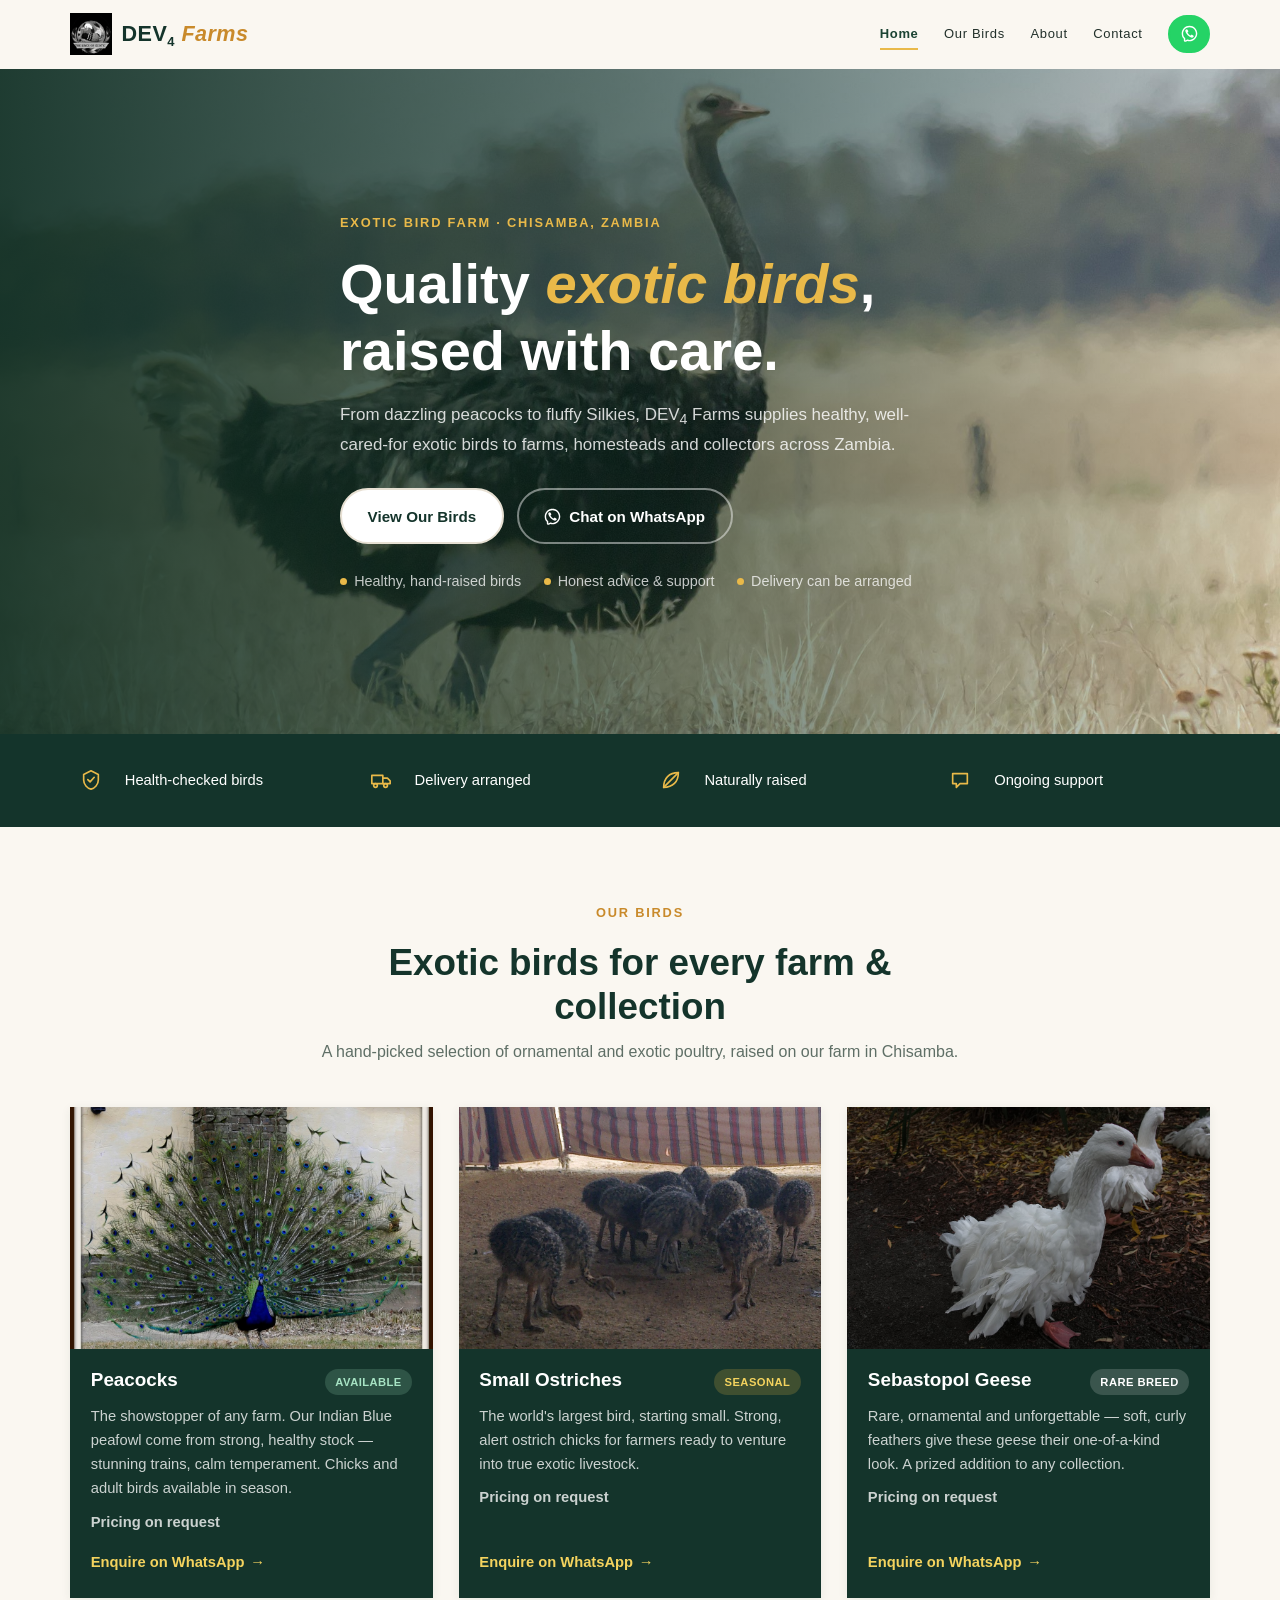
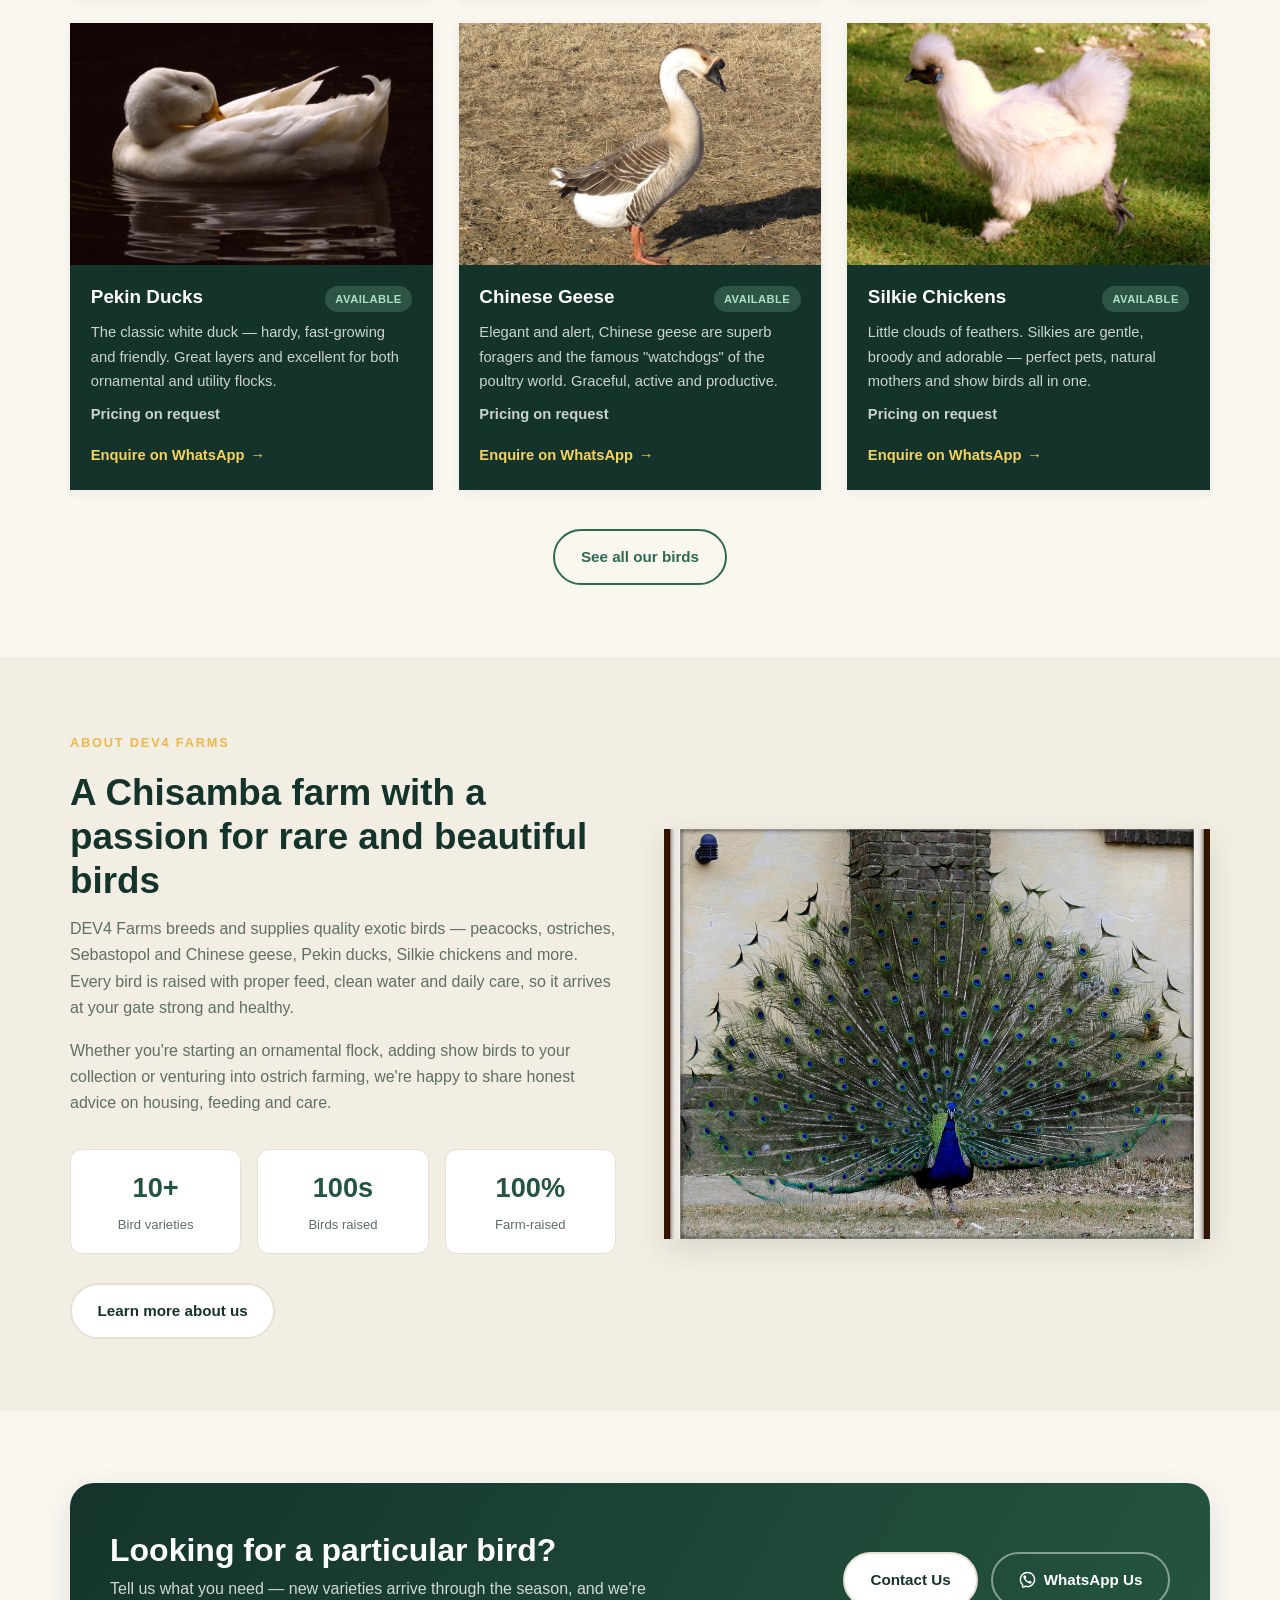
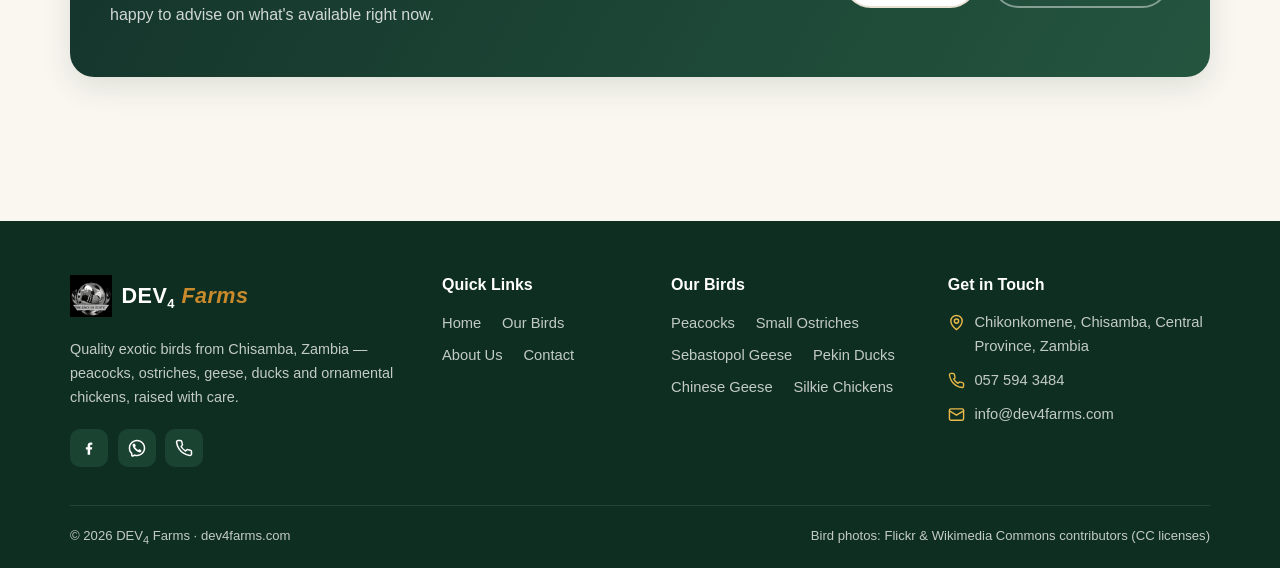
==== commit d0ae76fb: "Green sharp-cornered cards, logo branding, DEV4 subscript, mobile polish Green bird/value cards with" ====
--- a/index.html
+++ b/index.html
@@ -6,8 +6,9 @@
   <title>DEV4 Farms | Quality Exotic Birds in Chisamba, Zambia</title>
   <meta name="description" content="DEV4 Farms supplies quality exotic birds — peacocks, ostrich chicks, Sebastopol geese, Pekin ducks, Chinese geese and Silkie chickens — from Chisamba, Zambia.">
   <meta name="theme-color" content="#1b4332">
-  <link rel="icon" type="image/svg+xml" href="favicon.svg">
-  <link rel="stylesheet" href="css/style.css">
+  <link rel="icon" type="image/png" href="images/favicon-32.png">
+  <link rel="apple-touch-icon" href="images/apple-touch-icon.png">
+  <link rel="stylesheet" href="css/style.css?v=14">
 </head>
 <body>
   <a class="skip-link" href="#main">Skip to content</a>
@@ -15,8 +16,8 @@
   <header class="site-header">
     <div class="container nav-wrap">
       <a href="index.html" class="brand">
-        <img src="favicon.svg" alt="" class="brand-mark" width="36" height="36">
-        <span class="brand-name">DEV4 <span>Farms</span></span>
+        <img src="images/logo.jpg" alt="" class="brand-mark" width="42" height="42">
+        <span class="brand-name">DEV<sub>4</sub> <span>Farms</span></span>
       </a>
       <nav class="site-nav" id="siteNav" aria-label="Main navigation">
         <a href="index.html" class="active">Home</a>
@@ -40,7 +41,7 @@
         <div class="hero-copy">
           <p class="eyebrow">Exotic Bird Farm &middot; Chisamba, Zambia</p>
           <h1>Quality <em>exotic birds</em>, raised with care.</h1>
-          <p class="lead">From dazzling peacocks to fluffy Silkies, DEV4 Farms supplies healthy, well-cared-for exotic birds to farms, homesteads and collectors across Zambia.</p>
+          <p class="lead">From dazzling peacocks to fluffy Silkies, DEV<sub>4</sub> Farms supplies healthy, well-cared-for exotic birds to farms, homesteads and collectors across Zambia.</p>
           <div class="hero-actions">
             <a class="btn btn-primary" href="birds.html">View Our Birds</a>
             <a class="btn btn-ghost" href="https://wa.me/260575943484?text=Hello%20DEV4%20Farms%2C%20I%27d%20like%20to%20ask%20about%20your%20birds." target="_blank" rel="noopener"><svg class="icon" viewBox="0 0 24 24" fill="currentColor" xmlns="http://www.w3.org/2000/svg" aria-hidden="true"><path d="M6.014 8.00613C6.12827 7.1024 7.30277 5.87414 8.23488 6.01043L8.23339 6.00894C9.14051 6.18132 9.85859 7.74261 10.2635 8.44465C10.5504 8.95402 10.3641 9.4701 10.0965 9.68787C9.7355 9.97883 9.17099 10.3803 9.28943 10.7834C9.5 11.5 12 14 13.2296 14.7107C13.695 14.9797 14.0325 14.2702 14.3207 13.9067C14.5301 13.6271 15.0466 13.46 15.5548 13.736C16.3138 14.178 17.0288 14.6917 17.69 15.27C18.0202 15.546 18.0977 15.9539 17.8689 16.385C17.4659 17.1443 16.3003 18.1456 15.4542 17.9421C13.9764 17.5868 8 15.27 6.08033 8.55801C5.97237 8.24048 5.99955 8.12044 6.014 8.00613Z"/><path fill-rule="evenodd" clip-rule="evenodd" d="M12 23C10.7764 23 10.0994 22.8687 9 22.5L6.89443 23.5528C5.56462 24.2177 4 23.2507 4 21.7639V19.5C1.84655 17.492 1 15.1767 1 12C1 5.92487 5.92487 1 12 1C18.0751 1 23 5.92487 23 12C23 18.0751 18.0751 23 12 23ZM6 18.6303L5.36395 18.0372C3.69087 16.4772 3 14.7331 3 12C3 7.02944 7.02944 3 12 3C16.9706 3 21 7.02944 21 12C21 16.9706 16.9706 21 12 21C11.0143 21 10.552 20.911 9.63595 20.6038L8.84847 20.3397L6 21.7639V18.6303Z"/></svg>Chat on WhatsApp</a>
@@ -242,8 +243,8 @@
     <div class="container footer-grid">
       <div class="footer-brand">
         <a href="index.html" class="brand">
-          <img src="favicon.svg" alt="" class="brand-mark" width="36" height="36">
-          <span class="brand-name">DEV4 <span>Farms</span></span>
+          <img src="images/logo.jpg" alt="" class="brand-mark" width="42" height="42">
+          <span class="brand-name">DEV<sub>4</sub> <span>Farms</span></span>
         </a>
         <p>Quality exotic birds from Chisamba, Zambia — peacocks, ostriches, geese, ducks and ornamental chickens, raised with care.</p>
         <div class="socials">
@@ -282,11 +283,11 @@
       </div>
     </div>
     <div class="container footer-bottom">
-      <span>&copy; <span id="year">2026</span> DEV4 Farms &middot; dev4farms.com</span>
+      <span>&copy; <span id="year">2026</span> DEV<sub>4</sub> Farms &middot; dev4farms.com</span>
       <span>Bird photos: Flickr & Wikimedia Commons contributors (CC licenses)</span>
     </div>
   </footer>
 
-  <script src="js/main.js"></script>
+  <script src="js/main.js?v=2"></script>
 </body>
 </html>
--- a/css/style.css
+++ b/css/style.css
@@ -36,6 +36,7 @@
   color: var(--ink);
   line-height: 1.65;
   font-size: 16px;
+  overflow-x: clip;
   -webkit-font-smoothing: antialiased;
 }
 
@@ -114,7 +115,7 @@
 .btn-ghost {
   border-color: rgba(255, 255, 255, 0.45);
   color: #fff;
-  background: rgba(255, 255, 255, 0.06);
+  background: transparent;
 }
 .btn-ghost:hover { background: rgba(255, 255, 255, 0.16); color: #fff; }
 
@@ -160,7 +161,8 @@
   align-items: center;
   gap: 0.6rem;
 }
-.brand-mark { width: 36px; height: 36px; }
+.brand-mark { width: 42px; height: 42px; }
+.brand-name sub { font-size: 0.6em; line-height: 0; }
 .brand-name {
   font-family: var(--font-head);
   font-weight: 800;
@@ -258,10 +260,6 @@
   letter-spacing: 0.14em;
   text-transform: uppercase;
   color: var(--gold);
-  background: rgba(233, 185, 73, 0.12);
-  border: 1px solid rgba(233, 185, 73, 0.35);
-  padding: 0.35rem 0.9rem;
-  border-radius: 999px;
   margin-bottom: 1.1rem;
 }
 
@@ -327,7 +325,7 @@
   display: grid;
   place-items: center;
   border-radius: 12px;
-  background: rgba(233, 185, 73, 0.15);
+  background: transparent;
   color: var(--gold);
 }
 .strip-icon svg { width: 22px; height: 22px; }
@@ -337,8 +335,6 @@
 .section-head.center { margin-inline: auto; text-align: center; }
 .section-head .eyebrow {
   color: var(--gold-deep);
-  background: rgba(201, 138, 43, 0.1);
-  border-color: rgba(201, 138, 43, 0.3);
 }
 .section-head h2 { font-size: clamp(1.7rem, 3.4vw, 2.3rem); margin-bottom: 0.6rem; }
 .section-head p { color: var(--muted); }
@@ -351,8 +347,8 @@
 }
 
 .bird-card {
-  background: var(--card);
-  border: 1px solid var(--line);
+  background: var(--green-600);
+  border: 0;
   border-radius: 0;
   overflow: hidden;
   box-shadow: var(--shadow-sm);
@@ -364,10 +360,15 @@
   transform: translateY(-6px);
   box-shadow: var(--shadow-md);
 }
+.bird-card h3 { color: #fff; }
+.bird-card .bird-body > p { color: rgba(255, 255, 255, 0.78); }
+.bird-card .price { color: var(--gold-soft); }
+.bird-card .link-arrow { color: var(--gold-soft); }
+.bird-card .link-arrow:hover { color: #fff; }
 
 .bird-art {
   position: relative;
-  height: 200px;
+  aspect-ratio: 3 / 2;
   overflow: hidden;
 }
 .bird-art img {
@@ -377,6 +378,10 @@
   transition: transform 0.35s ease;
 }
 .bird-card:hover .bird-art img { transform: scale(1.06); }
+.bird-art img[src*="sebastopol"] { object-position: 62% 50%; }
+.bird-art img[src*="chinese"] { object-position: 65% 50%; }
+.bird-art img[src*="silkie"] { object-position: 42% 50%; }
+.bird-art img[src*="guineafowl"] { object-position: 58% 50%; }
 
 .art-peacock    { background: linear-gradient(135deg, #123c4a, #0d2b33); }
 .art-ostrich    { background: linear-gradient(135deg, #f3e2c3, #e2c285); }
@@ -412,9 +417,9 @@
   white-space: nowrap;
   flex-shrink: 0;
 }
-.tag-available { background: rgba(64, 145, 108, 0.15); color: var(--green-600); }
-.tag-seasonal  { background: rgba(201, 138, 43, 0.15); color: var(--gold-deep); }
-.tag-rare      { background: rgba(93, 64, 55, 0.14); color: #6d4c41; }
+.tag-available { background: #ffffff; color: var(--green-800); }
+.tag-seasonal  { background: var(--gold); color: var(--green-950); }
+.tag-rare      { background: var(--gold); color: var(--green-950); }
 
 .price {
   font-size: 0.85rem;
@@ -422,6 +427,7 @@
   color: var(--green-700);
 }
 .card-actions { margin-top: 0.4rem; }
+.see-more { display: none; }
 
 /* ---------- About teaser / about page ---------- */
 .split {
@@ -432,10 +438,9 @@
 }
 
 .art-panel {
-  border-radius: var(--radius);
   overflow: hidden;
   box-shadow: var(--shadow-md);
-  height: 380px;
+  aspect-ratio: 4 / 3;
   position: relative;
 }
 .art-panel img { width: 100%; height: 100%; object-fit: cover; }
@@ -467,9 +472,9 @@
   gap: 1.4rem;
 }
 .value-card {
-  background: var(--card);
-  border: 1px solid var(--line);
-  border-radius: var(--radius);
+  background: var(--green-600);
+  border: 0;
+  border-radius: 0;
   padding: 1.6rem 1.4rem;
   box-shadow: var(--shadow-sm);
 }
@@ -478,14 +483,14 @@
   height: 46px;
   display: grid;
   place-items: center;
-  border-radius: 12px;
-  background: rgba(45, 106, 79, 0.1);
-  color: var(--green-600);
+  border-radius: 0;
+  background: #ffffff;
+  color: var(--green-700);
   margin-bottom: 0.9rem;
 }
 .value-icon svg { width: 24px; height: 24px; }
-.value-card h3 { font-size: 1.08rem; margin-bottom: 0.4rem; }
-.value-card p { font-size: 0.9rem; color: var(--muted); }
+.value-card h3 { font-size: 1.08rem; margin-bottom: 0.4rem; color: #fff; }
+.value-card p { font-size: 0.9rem; color: rgba(255, 255, 255, 0.78); }
 
 /* ---------- Steps (how to order) ---------- */
 .steps {
@@ -612,7 +617,7 @@
   padding: 0.75rem 0.9rem;
   transition: border-color 0.15s ease;
 }
-.field textarea { resize: vertical; min-height: 110px; }
+.field textarea { resize: vertical; min-height: 80px; }
 .field input:focus,
 .field select:focus,
 .field textarea:focus {
@@ -623,8 +628,8 @@
 .form-note { font-size: 0.82rem; color: var(--muted); margin-top: 0.8rem; }
 .form-success {
   margin-top: 1rem;
-  background: rgba(64, 145, 108, 0.12);
-  border: 1px solid rgba(64, 145, 108, 0.35);
+  background: #eaf2ec;
+  border: 1px solid var(--green-500);
   color: var(--green-700);
   border-radius: var(--radius-sm);
   padding: 0.8rem 1rem;
@@ -671,7 +676,7 @@
   display: grid;
   place-items: center;
   border-radius: 10px;
-  background: rgba(255, 255, 255, 0.08);
+  background: var(--green-800);
   color: #fff;
   transition: background 0.15s ease, transform 0.15s ease;
 }
@@ -747,7 +752,7 @@
 
 @media (max-width: 640px) {
   .section { padding: 56px 0; }
-  .grid-3 { grid-template-columns: 1fr; }
+  .grid-3 { grid-template-columns: 1fr; gap: 1.2rem; }
   .steps { grid-template-columns: 1fr; }
   .values-grid { grid-template-columns: 1fr; }
   .stats { grid-template-columns: 1fr 1fr 1fr; gap: 0.6rem; }
@@ -758,36 +763,99 @@
   .cta-banner { padding: 2.2rem 1.6rem; }
   .hero { padding: 96px 0; }
   .hero::after { background: rgba(15, 46, 34, 0.8); }
-
-  .bird-art { height: 320px; }
+  .art-panel {
+    width: 100vw;
+    margin-inline: calc(50% - 50vw);
+    aspect-ratio: 1 / 1;
+  }
+  .bird-card {
+    width: 100vw;
+    margin-inline: calc(50% - 50vw);
+    border: 0;
+    box-shadow: none;
+  }
+  .info-card,
+  .info-card + .info-card {
+    margin-top: 0;
+    background: transparent;
+    border: 0;
+    box-shadow: none;
+    border-radius: 0;
+    padding: 0.65rem 0;
+    gap: 0.8rem;
+    align-items: center;
+  }
+  .info-card + .info-card { border-top: 1px solid var(--line); }
+  .info-icon { width: 34px; height: 34px; border-radius: 9px; }
+  .info-icon svg { width: 17px; height: 17px; }
+  .info-card h3 { font-size: 0.9rem; }
+  .info-card p, .info-card a { font-size: 0.85rem; }
+  .info-card .note { font-size: 0.75rem; }
+  .contact-form-card { padding: 1.4rem; }
+  .field { margin-bottom: 0.7rem; }
+  .field input, .field select, .field textarea { padding: 0.6rem 0.8rem; }
+  .site-footer .footer-grid { padding: 2rem 0 1.6rem; gap: 1.3rem 1.2rem; }
+  .footer-brand p { display: none; }
+  .footer-brand .socials { margin-top: 0.8rem; }
+  .footer-col h4 { margin-bottom: 0.5rem; font-size: 0.9rem; }
+  .footer-links { gap: 0.3rem 0.9rem; }
+  .footer-links a { font-size: 0.85rem; }
+  .footer-col:last-child { grid-column: 1 / -1; }
+  .footer-contact { font-size: 0.85rem; }
+  .footer-contact li { margin-bottom: 0.4rem; }
+  .footer-bottom { padding: 0.9rem 0; font-size: 0.75rem; }
+
+  .bird-card { padding: 10px; }
+  .bird-art { height: 480px; }
   .bird-body {
     position: relative;
-    margin: -180px 14px 14px;
+    margin: -190px 6px 6px;
     background: var(--green-900);
-    padding: 1.1rem 1.1rem 1.2rem;
+    padding: 0.9rem 1rem 1rem;
+    gap: 0.4rem;
   }
+  .bird-top h3 { font-size: 1.05rem; }
+  .bird-body > p { font-size: 0.85rem; line-height: 1.45; color: rgba(255, 253, 251, 0.78); }
+  .bird-body .price { font-size: 0.78rem; color: var(--gold-soft); }
+  .bird-body .link-arrow { font-size: 0.85rem; color: var(--gold-soft); }
   .bird-body h3 { color: #fff; }
-  .bird-body > p { color: rgba(255, 253, 251, 0.78); }
-  .bird-body .price { color: var(--gold-soft); }
-  .bird-body .link-arrow { color: var(--gold-soft); }
   .bird-body .tag-available { background: rgba(167, 227, 196, 0.18); color: #a7e3c4; }
   .bird-body .tag-seasonal { background: rgba(233, 185, 73, 0.2); color: var(--gold-soft); }
   .bird-body .tag-rare { background: rgba(255, 255, 255, 0.16); color: #fff; }
+
+  .bird-card.can-expand:not(.expanded) .bird-body > p,
+  .bird-card.can-expand:not(.expanded) .price,
+  .bird-card.can-expand:not(.expanded) .card-actions { display: none; }
+  .see-more {
+    display: inline-flex;
+    align-self: center;
+    padding: 0.35rem 0.9rem;
+    font-family: var(--font-body);
+    font-size: 0.78rem;
+    font-weight: 600;
+    color: var(--gold-soft);
+    background: rgba(255, 255, 255, 0.08);
+    border: 1px solid rgba(255, 255, 255, 0.28);
+    border-radius: 999px;
+    cursor: pointer;
+  }
+  .see-more:hover { background: rgba(255, 255, 255, 0.16); }
 
   .nav-toggle { display: flex; }
   .site-nav {
     display: none;
     position: absolute;
     top: 100%;
-    left: 0;
-    right: 0;
+    right: 4%;
+    left: auto;
+    min-width: 230px;
     flex-direction: column;
     align-items: stretch;
     gap: 0.2rem;
     background: var(--cream);
-    border-bottom: 1px solid var(--line);
+    border: 1px solid var(--line);
     box-shadow: var(--shadow-md);
-    padding: 0.8rem 4% 1.2rem;
+    padding: 0.6rem 0.7rem 0.8rem;
   }
   .site-nav.open { display: flex; }
   .site-nav > a { padding: 0.7rem 0.4rem; border-radius: 8px; }
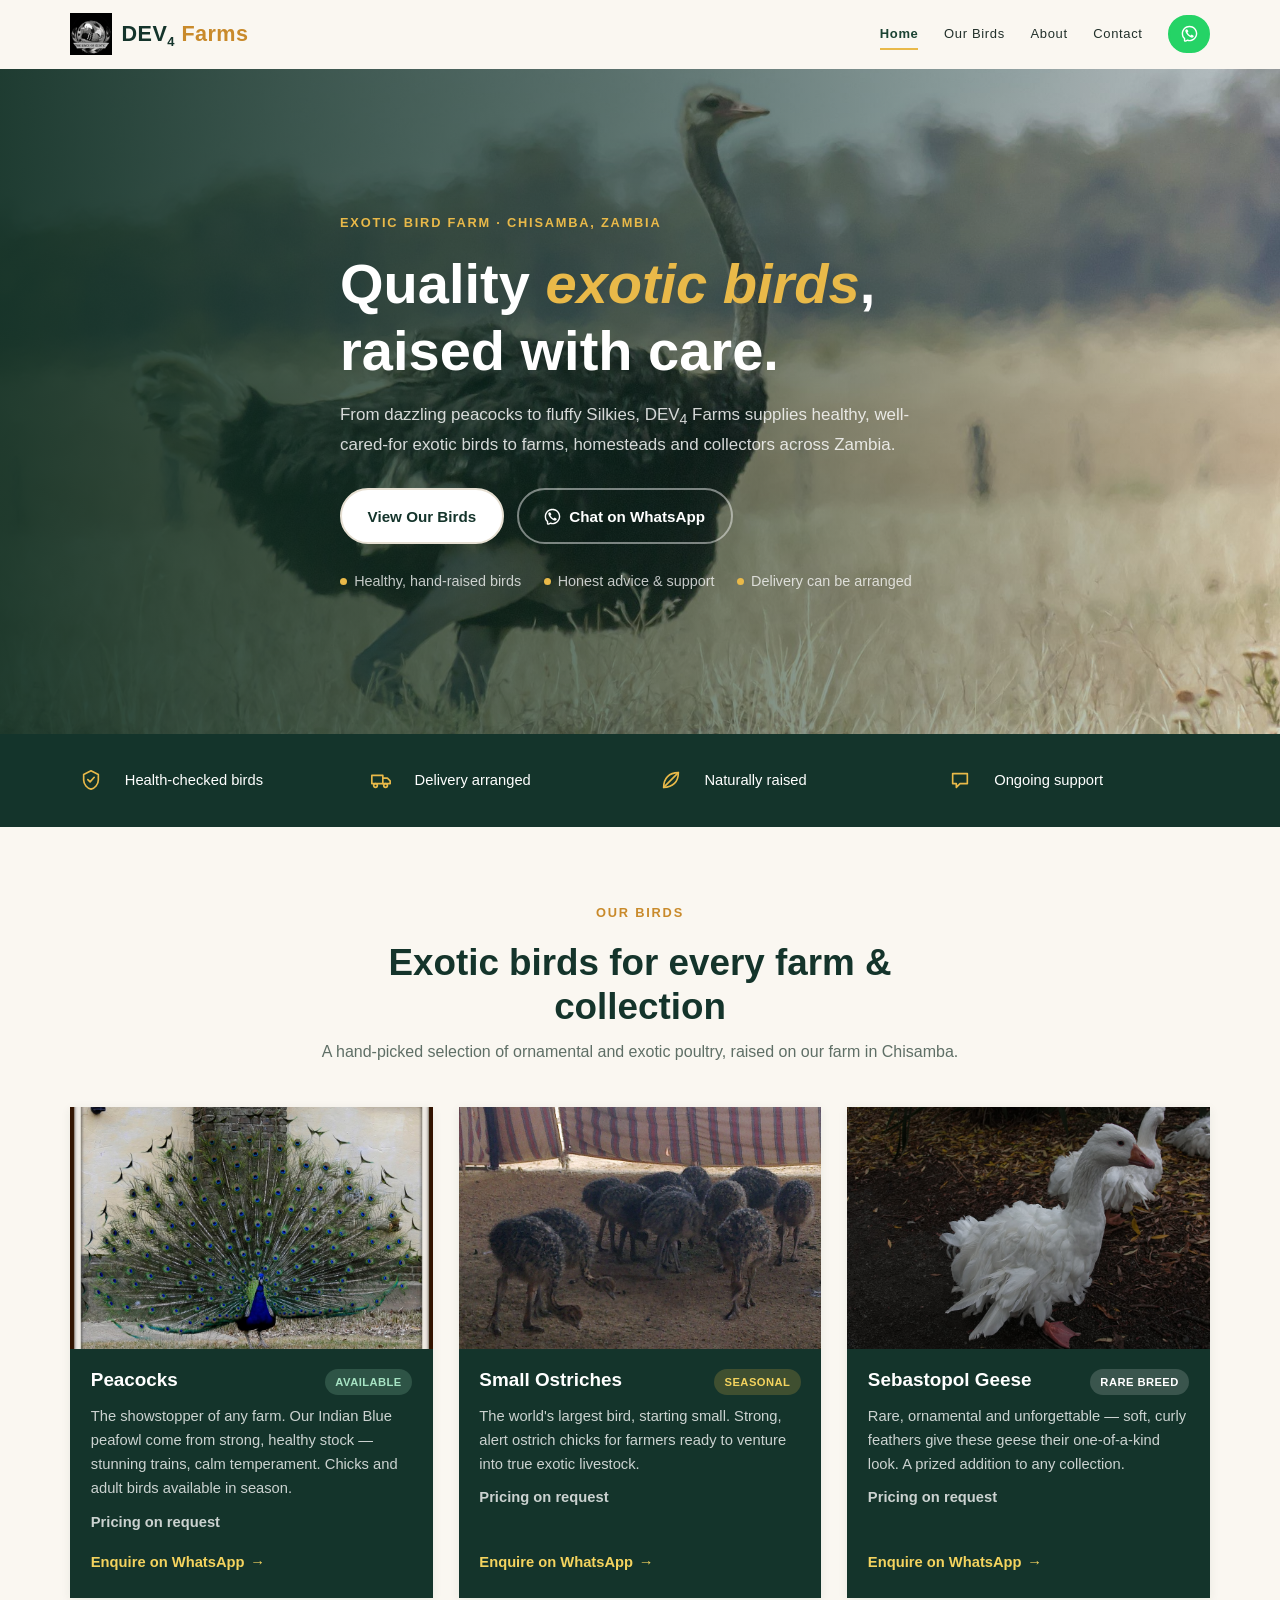
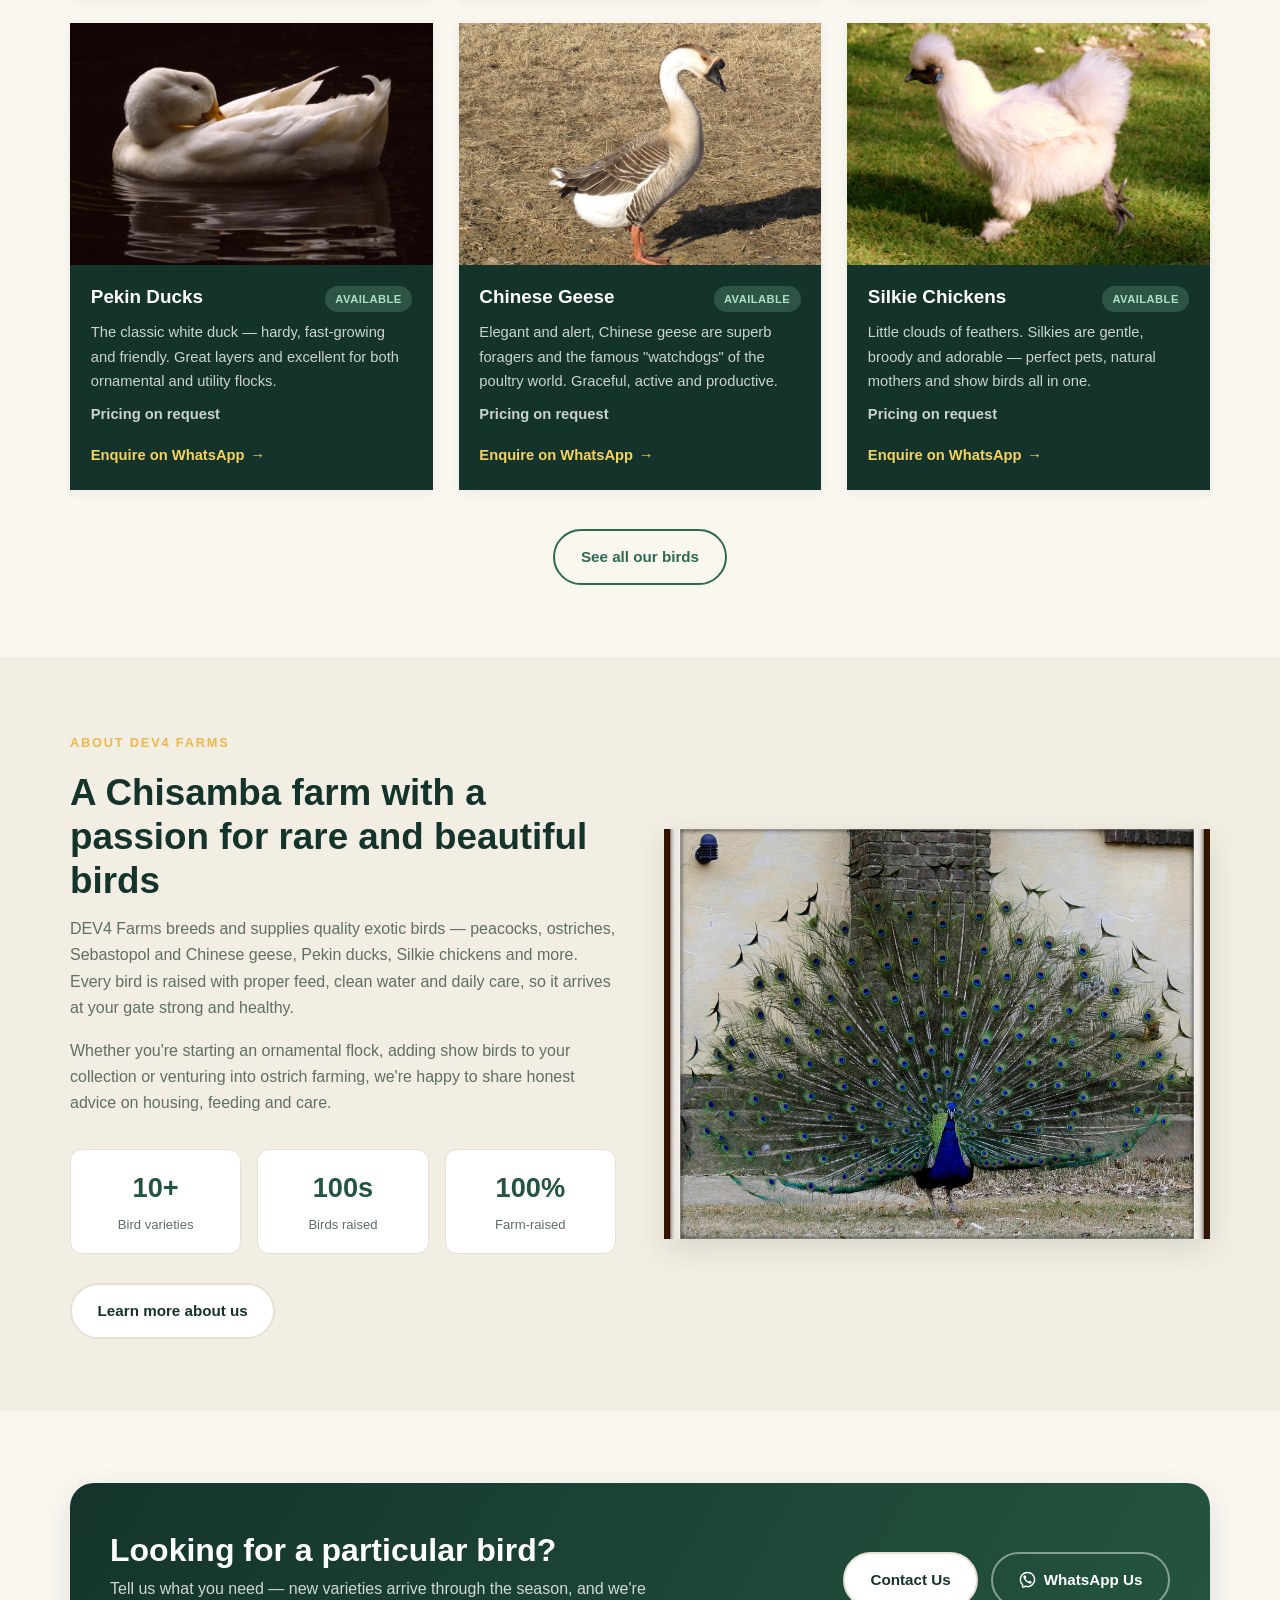
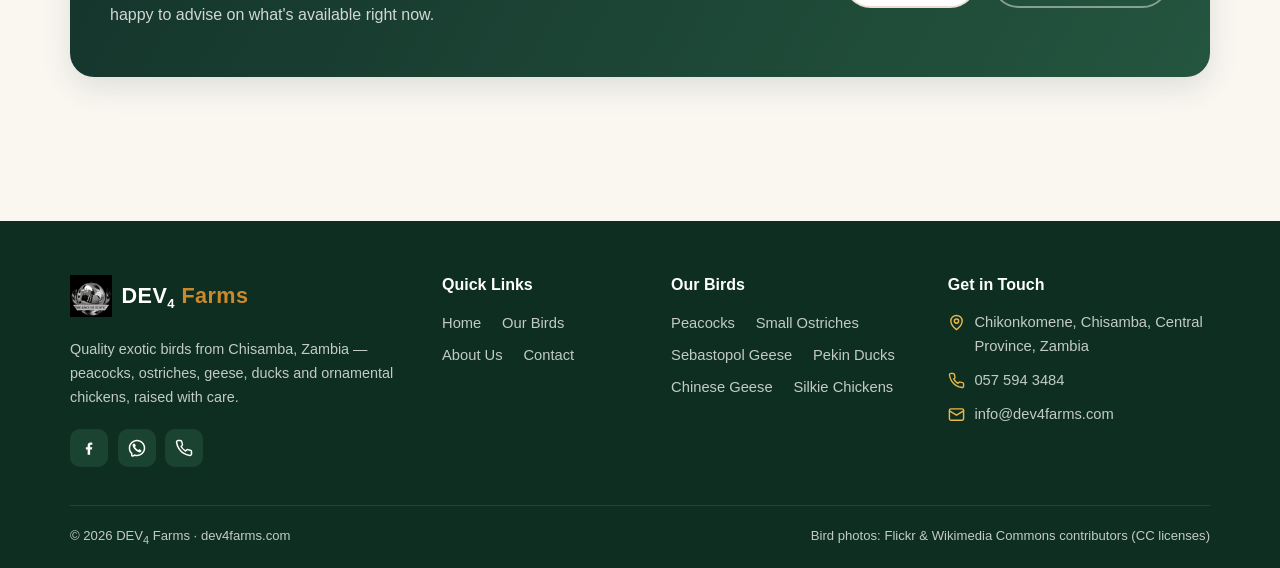
==== commit af230338: "Match Farms wordmark style with DEV4 Generated with [Devin](https://devin.ai)  Co-Authored-By: Devin" ====
--- a/index.html
+++ b/index.html
@@ -8,7 +8,7 @@
   <meta name="theme-color" content="#1b4332">
   <link rel="icon" type="image/png" href="images/favicon-32.png">
   <link rel="apple-touch-icon" href="images/apple-touch-icon.png">
-  <link rel="stylesheet" href="css/style.css?v=14">
+  <link rel="stylesheet" href="css/style.css?v=15">
 </head>
 <body>
   <a class="skip-link" href="#main">Skip to content</a>
--- a/css/style.css
+++ b/css/style.css
@@ -170,7 +170,7 @@
   color: var(--green-900);
   letter-spacing: 0.02em;
 }
-.brand-name span { color: var(--gold-deep); font-style: italic; }
+.brand-name span { color: var(--gold-deep); }
 
 .site-nav {
   display: flex;
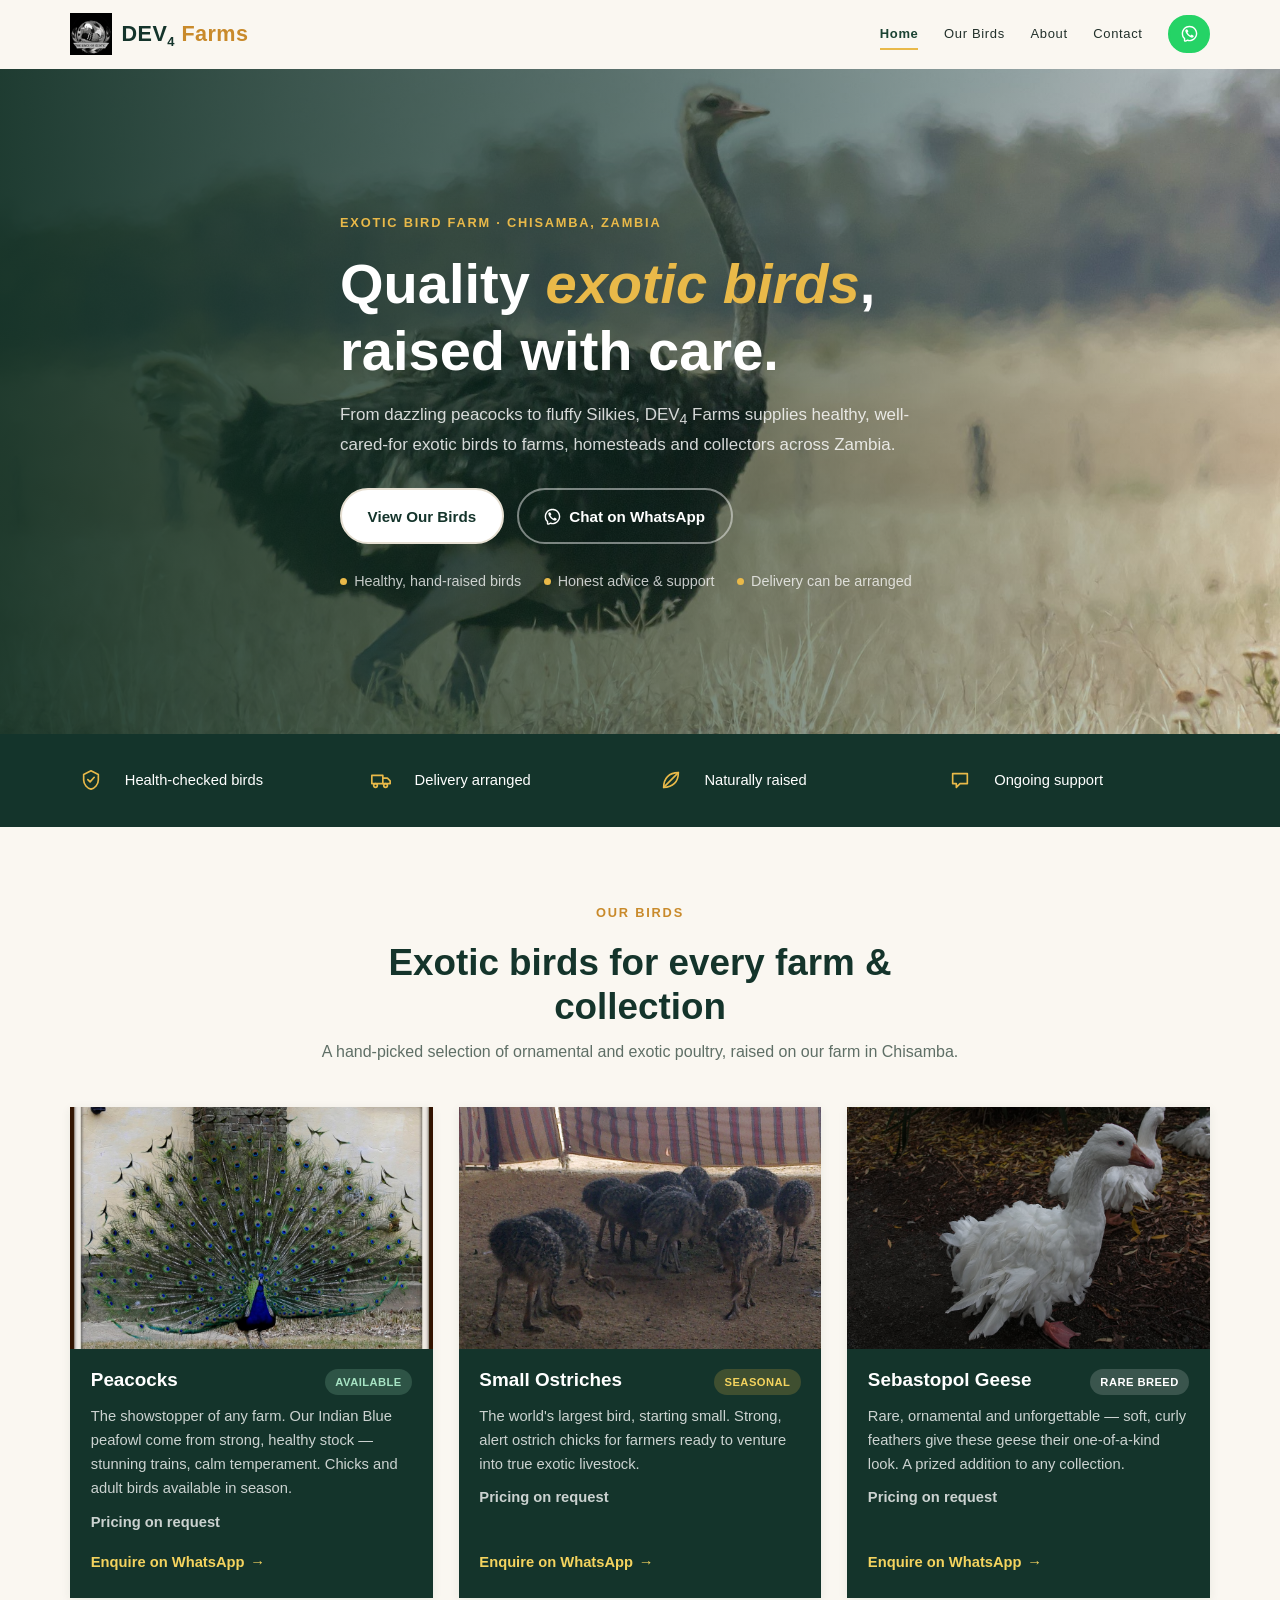
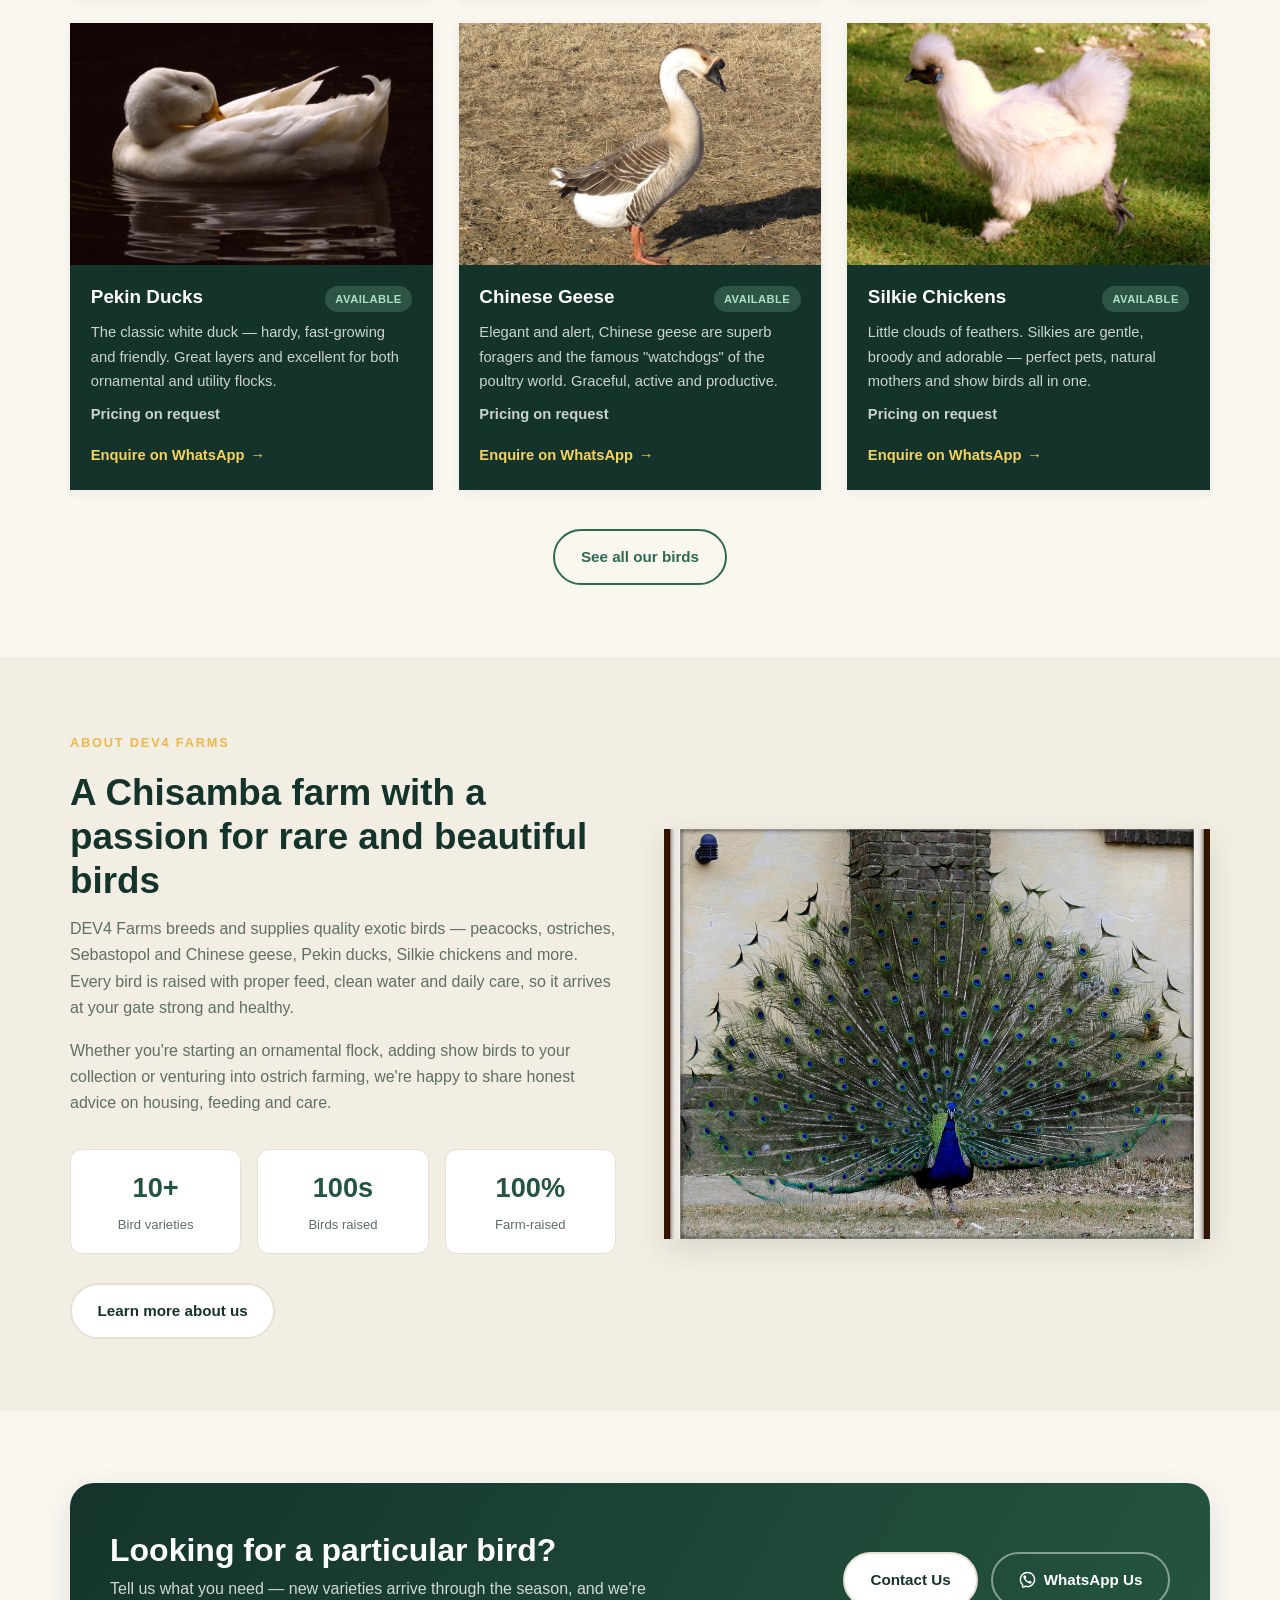
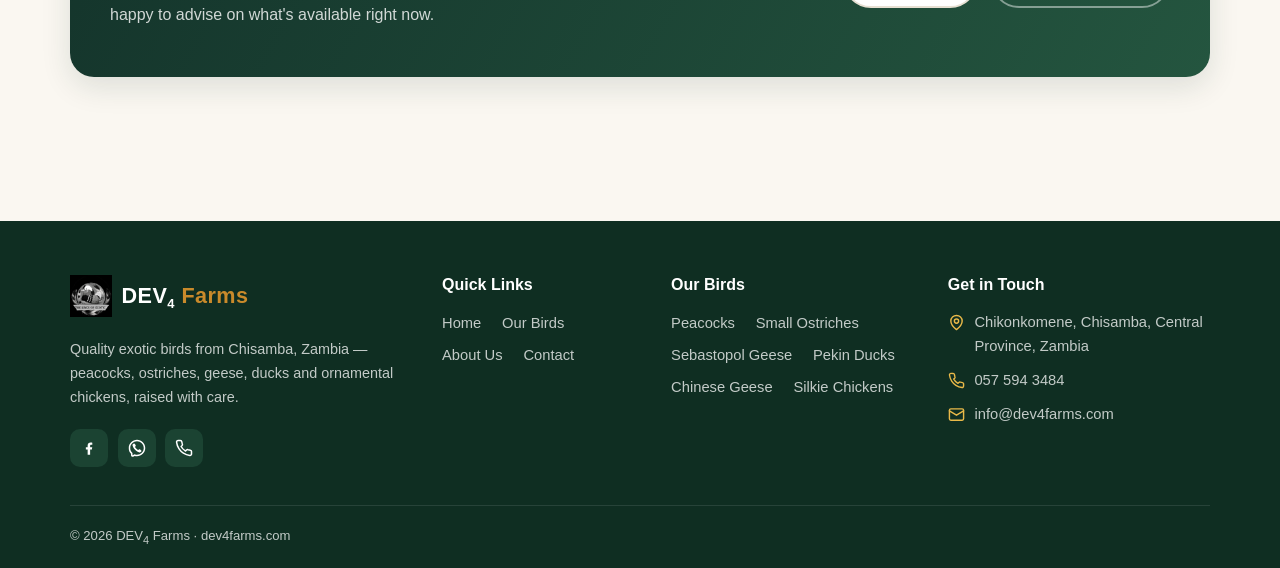
==== commit dc078a05: "Remove photo credit line from footer Generated with [Devin](https://devin.ai)  Co-Authored-By: Devin" ====
--- a/index.html
+++ b/index.html
@@ -284,7 +284,6 @@
     </div>
     <div class="container footer-bottom">
       <span>&copy; <span id="year">2026</span> DEV<sub>4</sub> Farms &middot; dev4farms.com</span>
-      <span>Bird photos: Flickr & Wikimedia Commons contributors (CC licenses)</span>
     </div>
   </footer>
 
